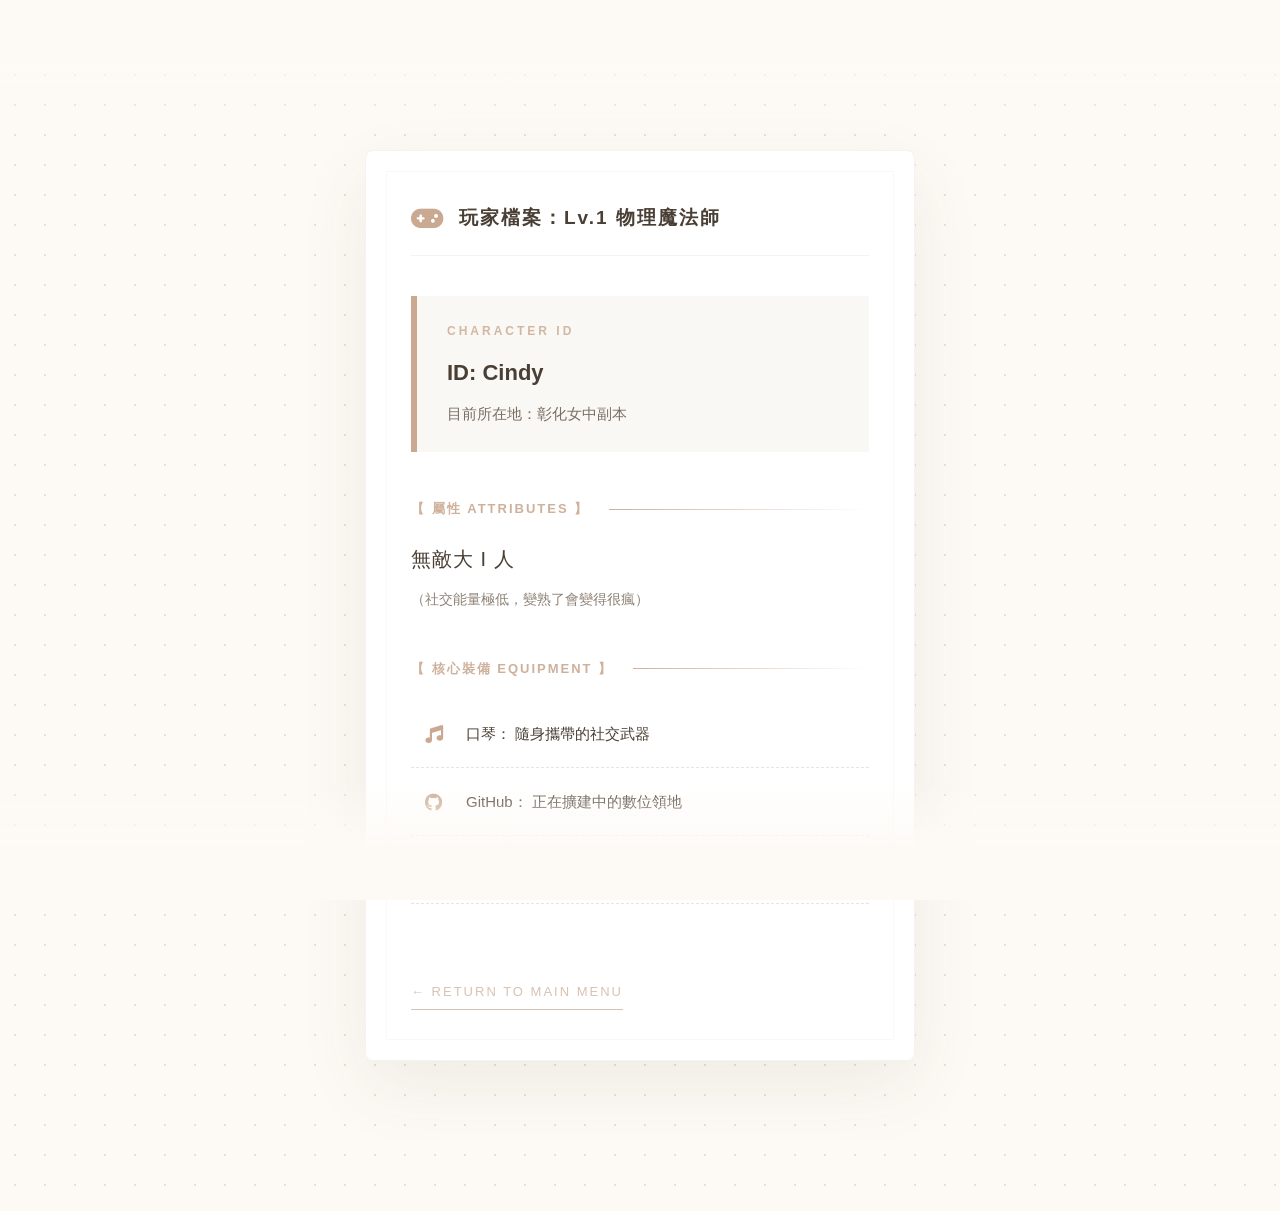
==== about.html @ 06e993a5 "Refactor styles and update player profile layout" ====
<!DOCTYPE html>
<html lang="zh-TW">
<head>
    <meta charset="UTF-8">
    <meta name="viewport" content="width=device-width, initial-scale=1.0">
    <title>About Cindy - 玩家檔案</title>
    <link rel="stylesheet" href="https://cdnjs.cloudflare.com/ajax/libs/font-awesome/6.0.0/css/all.min.css">
    <style>
        :root {
            --bg-color: #fdfaf5;
            --paper-color: #ffffff;
            --text-main: #4a3f35;
            --accent-brown: #c9a991;
            --shadow: rgba(74, 63, 53, 0.08);
        }

        /* 📜 畫布背景：增加間距感 */
        body {
            font-family: 'PingFang TC', 'Microsoft JhengHei', sans-serif;
            margin: 0;
            background: var(--bg-color);
            background-image: radial-gradient(#e5e0d8 1.2px, transparent 1.2px);
            background-size: 30px 30px; /* 背景點點也拉開一點 */
            color: var(--text-main);
            line-height: 1.8; /* 增加行高，閱讀更舒適 */
            overflow-x: hidden;
        }

        /* 🎨 柔和過場遮罩 */
        body::before, body::after {
            content: "";
            position: fixed;
            left: 0; width: 100%; height: 120px;
            z-index: 10;
            pointer-events: none;
        }
        body::before {
            top: 0;
            background: linear-gradient(to bottom, var(--bg-color) 40%, transparent);
        }
        body::after {
            bottom: 0;
            background: linear-gradient(to top, var(--bg-color) 40%, transparent);
        }

        .container {
            max-width: 550px; /* 稍微加寬，減少擁擠感 */
            margin: 0 auto;
            padding: 150px 25px; /* 增加上下大幅度留白 */
        }

        /* ✨ 玩家檔案卡片：增加內距與呼吸感 */
        .player-profile {
            background: var(--paper-color);
            border-radius: 8px;
            padding: 50px 45px; /* 顯著增加內部留白 */
            box-shadow: 0 25px 70px var(--shadow);
            border: 1px solid rgba(201, 169, 145, 0.15);
            position: relative;
            
            opacity: 0;
            transform: translateY(50px);
            transition: all 1.5s cubic-bezier(0.16, 1, 0.3, 1);
        }

        .player-profile.is-visible {
            opacity: 1;
            transform: translateY(0);
        }

        /* 裝飾線：更輕細 */
        .player-profile::after {
            content: "";
            position: absolute;
            top: 20px; left: 20px; right: 20px; bottom: 20px;
            border: 1px solid rgba(201, 169, 145, 0.08);
            pointer-events: none;
        }

        .profile-header {
            display: flex;
            align-items: center;
            margin-bottom: 40px; /* 拉開標題與內容的距離 */
            border-bottom: 1px solid #f5f2ef;
            padding-bottom: 20px;
        }

        .icon-game {
            font-size: 26px;
            color: var(--accent-brown);
            margin-right: 15px;
        }

        .profile-title {
            font-size: 19px;
            margin: 0;
            letter-spacing: 2px;
            font-weight: 600;
        }

        .id-card {
            background: #faf8f5;
            padding: 25px 30px; /* 增加 ID 卡片內的空間 */
            border-left: 6px solid var(--accent-brown);
            margin-bottom: 45px;
        }

        .id-label {
            font-weight: bold;
            color: var(--accent-brown);
            font-size: 12px;
            letter-spacing: 3px;
            margin-bottom: 10px;
            opacity: 0.8;
        }

        .section-subtitle {
            font-size: 13px;
            color: var(--accent-brown);
            margin: 45px 0 20px;
            display: flex;
            align-items: center;
            letter-spacing: 2px;
            opacity: 0.9;
        }
        .section-subtitle::after {
            content: "";
            flex: 1;
            height: 1px;
            background: linear-gradient(to right, var(--accent-brown), transparent);
            margin-left: 20px;
        }

        .attr-text {
            font-size: 20px;
            font-weight: 500;
            margin: 10px 0;
            letter-spacing: 1px;
        }

        .attr-note {
            font-size: 14px;
            color: #8e8276;
            margin-top: 5px;
        }

        .equip-list {
            list-style: none;
            padding: 0;
            margin-top: 10px;
        }

        .equip-list li {
            padding: 20px 5px; /* 增加裝備間的垂直距離 */
            border-bottom: 1px dashed #e8e4df;
            display: flex;
            align-items: center;
            font-size: 15px;
            transition: all 0.4s;
        }
        .equip-list li:hover {
            padding-left: 15px;
            background-color: rgba(253, 250, 245, 0.5);
        }

        .icon-small {
            width: 35px;
            color: var(--accent-brown);
            margin-right: 15px;
            text-align: center;
            font-size: 18px;
        }

        .back-btn {
            display: inline-block;
            margin-top: 60px; /* 讓按鈕離內容遠一點，不要太擠 */
            text-decoration: none;
            color: var(--accent-brown);
            font-size: 13px;
            letter-spacing: 2px;
            border-bottom: 1px solid var(--accent-brown);
            padding-bottom: 5px;
            transition: 0.3s;
            opacity: 0.7;
        }
        .back-btn:hover { opacity: 1; transform: translateX(-8px); }

    </style>
</head>
<body>

    <div class="container">
        <div class="player-profile" id="profileCard">
            <div class="profile-header">
                <i class="fas fa-gamepad icon-game"></i>
                <h3 class="profile-title">玩家檔案：Lv.1 物理魔法師 </h3>
            </div>

            <div class="id-card">
                <div class="id-label">CHARACTER ID</div>
                <div style="font-size: 22px; font-weight: bold; margin-bottom: 8px;">ID: Cindy</div>
                <div style="font-size: 15px; color: #7a6f64;">目前所在地：彰化女中副本</div>
            </div>

            <div class="attributes-section">
                <h4 class="section-subtitle">【 屬性 ATTRIBUTES 】</h4>
                <p class="attr-text">無敵大 I 人</p>
                <p class="attr-note">（社交能量極低，變熟了會變得很瘋）</p>
            </div>

            <div class="equipment-section">
                <h4 class="section-subtitle">【 核心裝備 EQUIPMENT 】</h4>
                <ul class="equip-list">
                    <li><i class="fas fa-music icon-small"></i> 口琴： 隨身攜帶的社交武器</li>
                    <li><i class="fab fa-github icon-small"></i> GitHub： 正在擴建中的數位領地</li>
                    <li><i class="fas fa-bolt icon-small"></i> Arduino： 還不太熟悉的軟硬體法器</li>
                </ul>
            </div>

            <a href="index.html" class="back-btn">← RETURN TO MAIN MENU</a>
        </div>
    </div>

    <script>
        const card = document.getElementById('profileCard');
        
        const observer = new IntersectionObserver((entries) => {
            entries.forEach(entry => {
                if (entry.isIntersecting) {
                    card.classList.add('is-visible');
                }
            });
        }, { threshold: 0.1 });

        observer.observe(card);

        window.addEventListener('load', () => {
            setTimeout(() => {
                card.classList.add('is-visible');
            }, 400);
        });
    </script>
</body>
</html>
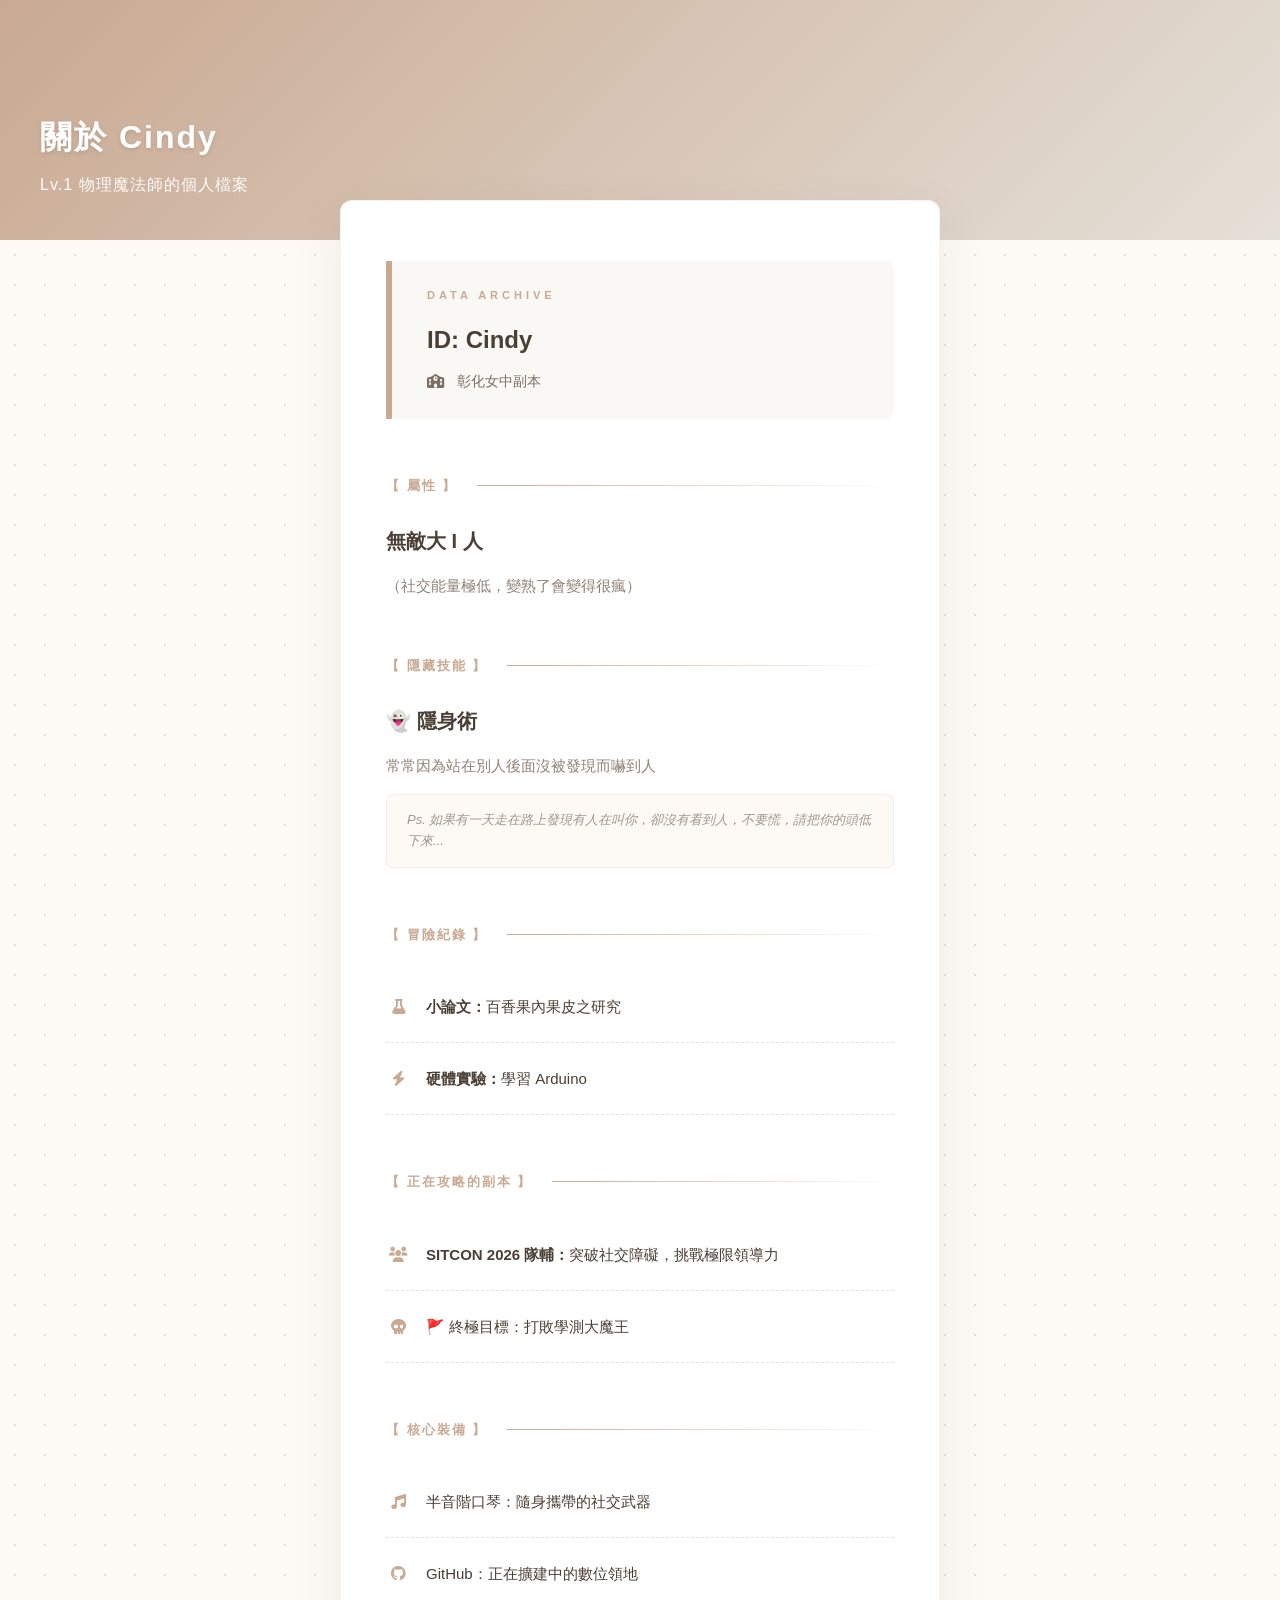
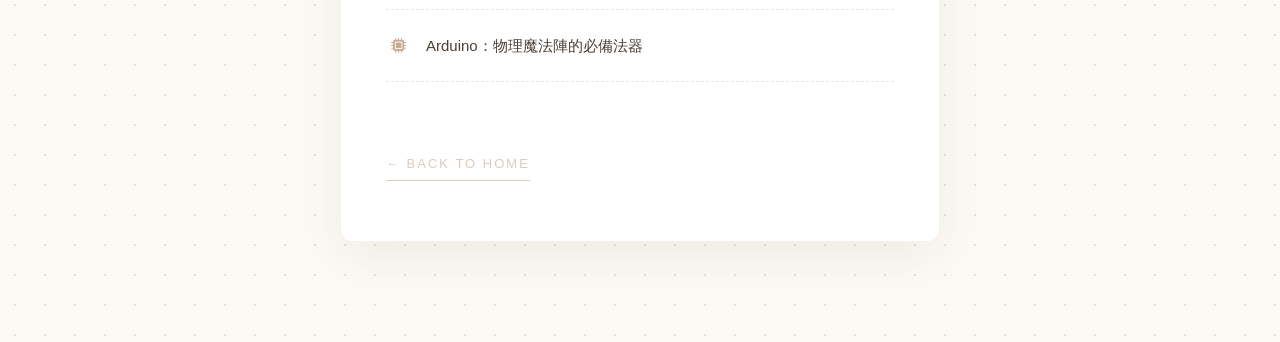
==== commit 8567677f: "Update about.html" ====
--- a/about.html
+++ b/about.html
@@ -12,232 +12,185 @@
             --text-main: #4a3f35;
             --accent-brown: #c9a991;
             --shadow: rgba(74, 63, 53, 0.08);
+            --classroom-bg: linear-gradient(135deg, #c9a991 0%, #e5e0d8 100%);
         }
 
-        /* 📜 畫布背景：增加間距感 */
         body {
             font-family: 'PingFang TC', 'Microsoft JhengHei', sans-serif;
             margin: 0;
             background: var(--bg-color);
             background-image: radial-gradient(#e5e0d8 1.2px, transparent 1.2px);
-            background-size: 30px 30px; /* 背景點點也拉開一點 */
+            background-size: 30px 30px;
             color: var(--text-main);
-            line-height: 1.8; /* 增加行高，閱讀更舒適 */
+            line-height: 1.8;
             overflow-x: hidden;
         }
 
-        /* 🎨 柔和過場遮罩 */
-        body::before, body::after {
-            content: "";
-            position: fixed;
-            left: 0; width: 100%; height: 120px;
-            z-index: 10;
-            pointer-events: none;
+        /* 🏫 Google Classroom 風格標題框 */
+        .classroom-header {
+            width: 100%;
+            height: 240px;
+            background: var(--classroom-bg);
+            background-image: url('https://www.transparenttextures.com/patterns/cubes.png'), var(--classroom-bg);
+            display: flex;
+            flex-direction: column;
+            justify-content: flex-end;
+            padding: 40px;
+            box-sizing: border-box;
+            color: white;
+            position: relative;
         }
-        body::before {
-            top: 0;
-            background: linear-gradient(to bottom, var(--bg-color) 40%, transparent);
+
+        .classroom-header h1 {
+            margin: 0;
+            font-size: 32px;
+            letter-spacing: 2px;
+            text-shadow: 0 2px 4px rgba(0,0,0,0.1);
         }
-        body::after {
-            bottom: 0;
-            background: linear-gradient(to top, var(--bg-color) 40%, transparent);
+
+        .classroom-header p {
+            margin: 5px 0 0;
+            font-size: 16px;
+            opacity: 0.95;
+            letter-spacing: 1px;
         }
 
         .container {
-            max-width: 550px; /* 稍微加寬，減少擁擠感 */
-            margin: 0 auto;
-            padding: 150px 25px; /* 增加上下大幅度留白 */
+            max-width: 600px;
+            margin: -40px auto 100px;
+            padding: 0 25px;
+            position: relative;
+            z-index: 2;
         }
 
-        /* ✨ 玩家檔案卡片：增加內距與呼吸感 */
+        /* ✨ 優雅淡入的個人檔案卡片 */
         .player-profile {
             background: var(--paper-color);
-            border-radius: 8px;
-            padding: 50px 45px; /* 顯著增加內部留白 */
-            box-shadow: 0 25px 70px var(--shadow);
+            border-radius: 12px;
+            padding: 60px 45px;
+            box-shadow: 0 15px 50px var(--shadow);
             border: 1px solid rgba(201, 169, 145, 0.15);
-            position: relative;
-            
             opacity: 0;
-            transform: translateY(50px);
-            transition: all 1.5s cubic-bezier(0.16, 1, 0.3, 1);
+            transform: translateY(30px);
+            transition: all 1s ease-out;
         }
 
-        .player-profile.is-visible {
-            opacity: 1;
-            transform: translateY(0);
-        }
-
-        /* 裝飾線：更輕細 */
-        .player-profile::after {
-            content: "";
-            position: absolute;
-            top: 20px; left: 20px; right: 20px; bottom: 20px;
-            border: 1px solid rgba(201, 169, 145, 0.08);
-            pointer-events: none;
-        }
-
-        .profile-header {
-            display: flex;
-            align-items: center;
-            margin-bottom: 40px; /* 拉開標題與內容的距離 */
-            border-bottom: 1px solid #f5f2ef;
-            padding-bottom: 20px;
-        }
-
-        .icon-game {
-            font-size: 26px;
-            color: var(--accent-brown);
-            margin-right: 15px;
-        }
-
-        .profile-title {
-            font-size: 19px;
-            margin: 0;
-            letter-spacing: 2px;
-            font-weight: 600;
-        }
+        .player-profile.is-visible { opacity: 1; transform: translateY(0); }
 
         .id-card {
             background: #faf8f5;
-            padding: 25px 30px; /* 增加 ID 卡片內的空間 */
+            padding: 25px 35px;
             border-left: 6px solid var(--accent-brown);
-            margin-bottom: 45px;
-        }
-
-        .id-label {
-            font-weight: bold;
-            color: var(--accent-brown);
-            font-size: 12px;
-            letter-spacing: 3px;
-            margin-bottom: 10px;
-            opacity: 0.8;
+            margin-bottom: 50px;
+            border-radius: 0 8px 8px 0;
         }
 
         .section-subtitle {
             font-size: 13px;
             color: var(--accent-brown);
-            margin: 45px 0 20px;
+            margin: 55px 0 25px;
             display: flex;
             align-items: center;
             letter-spacing: 2px;
-            opacity: 0.9;
+            font-weight: bold;
         }
         .section-subtitle::after {
-            content: "";
-            flex: 1;
-            height: 1px;
+            content: ""; flex: 1; height: 1px;
             background: linear-gradient(to right, var(--accent-brown), transparent);
             margin-left: 20px;
         }
 
-        .attr-text {
-            font-size: 20px;
-            font-weight: 500;
-            margin: 10px 0;
-            letter-spacing: 1px;
+        .attr-box { margin-bottom: 35px; }
+        .attr-text { font-size: 20px; font-weight: 600; margin: 5px 0; }
+        .attr-note { font-size: 14.5px; color: #8e8276; }
+
+        /* 💡 隱身術備註區塊 */
+        .ps-note {
+            font-size: 13px; color: #a1958b; background: #fdfaf5;
+            padding: 15px 20px; border-radius: 6px; margin-top: 15px;
+            border: 1px solid #f0efed; font-style: italic; line-height: 1.6;
         }
 
-        .attr-note {
-            font-size: 14px;
-            color: #8e8276;
-            margin-top: 5px;
+        .content-list { list-style: none; padding: 0; margin: 0; }
+        .content-list li {
+            padding: 22px 0; border-bottom: 1px dashed #e8e4df;
+            font-size: 15px; display: flex; align-items: flex-start;
         }
-
-        .equip-list {
-            list-style: none;
-            padding: 0;
-            margin-top: 10px;
-        }
-
-        .equip-list li {
-            padding: 20px 5px; /* 增加裝備間的垂直距離 */
-            border-bottom: 1px dashed #e8e4df;
-            display: flex;
-            align-items: center;
-            font-size: 15px;
-            transition: all 0.4s;
-        }
-        .equip-list li:hover {
-            padding-left: 15px;
-            background-color: rgba(253, 250, 245, 0.5);
-        }
-
-        .icon-small {
-            width: 35px;
-            color: var(--accent-brown);
-            margin-right: 15px;
-            text-align: center;
-            font-size: 18px;
-        }
+        .content-list i { margin-top: 6px; margin-right: 15px; color: var(--accent-brown); font-size: 15px; width: 25px; text-align: center; }
 
         .back-btn {
-            display: inline-block;
-            margin-top: 60px; /* 讓按鈕離內容遠一點，不要太擠 */
-            text-decoration: none;
-            color: var(--accent-brown);
-            font-size: 13px;
-            letter-spacing: 2px;
-            border-bottom: 1px solid var(--accent-brown);
-            padding-bottom: 5px;
-            transition: 0.3s;
-            opacity: 0.7;
+            display: inline-block; margin-top: 70px; text-decoration: none;
+            color: var(--accent-brown); font-size: 13px; letter-spacing: 2px;
+            border-bottom: 1px solid var(--accent-brown); padding-bottom: 5px;
+            transition: 0.3s; opacity: 0.6;
         }
-        .back-btn:hover { opacity: 1; transform: translateX(-8px); }
-
+        .back-btn:hover { opacity: 1; transform: translateX(-10px); }
     </style>
 </head>
 <body>
 
+    <div class="classroom-header">
+        <h1>關於 Cindy</h1>
+        <p>Lv.1 物理魔法師的個人檔案</p>
+    </div>
+
     <div class="container">
         <div class="player-profile" id="profileCard">
-            <div class="profile-header">
-                <i class="fas fa-gamepad icon-game"></i>
-                <h3 class="profile-title">玩家檔案：Lv.1 物理魔法師 </h3>
+            
+            <div class="id-card">
+                <div style="font-size:11px; letter-spacing:4px; color:var(--accent-brown); margin-bottom:12px; font-weight:bold;">DATA ARCHIVE</div>
+                <div style="font-size: 24px; font-weight: bold; margin-bottom: 8px;">ID: Cindy</div>
+                <div style="font-size: 14px; color: #7a6f64;"><i class="fas fa-school" style="margin-right:8px;"></i> 彰化女中副本</div>
             </div>
 
-            <div class="id-card">
-                <div class="id-label">CHARACTER ID</div>
-                <div style="font-size: 22px; font-weight: bold; margin-bottom: 8px;">ID: Cindy</div>
-                <div style="font-size: 15px; color: #7a6f64;">目前所在地：彰化女中副本</div>
-            </div>
-
-            <div class="attributes-section">
-                <h4 class="section-subtitle">【 屬性 ATTRIBUTES 】</h4>
+            <div class="attr-box">
+                <h4 class="section-subtitle">【 屬性 】</h4>
                 <p class="attr-text">無敵大 I 人</p>
                 <p class="attr-note">（社交能量極低，變熟了會變得很瘋）</p>
             </div>
 
-            <div class="equipment-section">
-                <h4 class="section-subtitle">【 核心裝備 EQUIPMENT 】</h4>
-                <ul class="equip-list">
-                    <li><i class="fas fa-music icon-small"></i> 口琴： 隨身攜帶的社交武器</li>
-                    <li><i class="fab fa-github icon-small"></i> GitHub： 正在擴建中的數位領地</li>
-                    <li><i class="fas fa-bolt icon-small"></i> Arduino： 還不太熟悉的軟硬體法器</li>
+            <div class="attr-box">
+                <h4 class="section-subtitle">【 隱藏技能 】</h4>
+                <p class="attr-text">👻 隱身術</p>
+                <p class="attr-note">常常因為站在別人後面沒被發現而嚇到人</p>
+                <div class="ps-note">
+                    Ps. 如果有一天走在路上發現有人在叫你，卻沒有看到人，不要慌，請把你的頭低下來...
+                </div>
+            </div>
+
+            <div class="achievement-section">
+                <h4 class="section-subtitle">【 冒險紀錄 】</h4>
+                <ul class="content-list">
+                    <li><i class="fas fa-flask"></i> <span><b>小論文：</b>百香果內果皮之研究</span></li>
+                    <li><i class="fas fa-bolt"></i> <span><b>硬體實驗：</b>學習 Arduino</span></li>
                 </ul>
             </div>
 
-            <a href="index.html" class="back-btn">← RETURN TO MAIN MENU</a>
+            <div class="quest-section">
+                <h4 class="section-subtitle">【 正在攻略的副本 】</h4>
+                <ul class="content-list">
+                    <li><i class="fas fa-users"></i> <span><b>SITCON 2026 隊輔：</b>突破社交障礙，挑戰極限領導力</span></li>
+                    <li><i class="fas fa-skull"></i> 🚩 終極目標：打敗學測大魔王</li>
+                </ul>
+            </div>
+
+            <div class="equipment-section">
+                <h4 class="section-subtitle">【 核心裝備 】</h4>
+                <ul class="content-list">
+                    <li><i class="fas fa-music"></i> 半音階口琴：隨身攜帶的社交武器</li>
+                    <li><i class="fab fa-github"></i> GitHub：正在擴建中的數位領地</li>
+                    <li><i class="fas fa-microchip"></i> Arduino：物理魔法陣的必備法器</li>
+                </ul>
+            </div>
+
+            <a href="index.html" class="back-btn">← BACK TO HOME</a>
         </div>
     </div>
 
     <script>
         const card = document.getElementById('profileCard');
-        
-        const observer = new IntersectionObserver((entries) => {
-            entries.forEach(entry => {
-                if (entry.isIntersecting) {
-                    card.classList.add('is-visible');
-                }
-            });
-        }, { threshold: 0.1 });
-
-        observer.observe(card);
-
         window.addEventListener('load', () => {
-            setTimeout(() => {
-                card.classList.add('is-visible');
-            }, 400);
+            setTimeout(() => { card.classList.add('is-visible'); }, 300);
         });
     </script>
 </body>
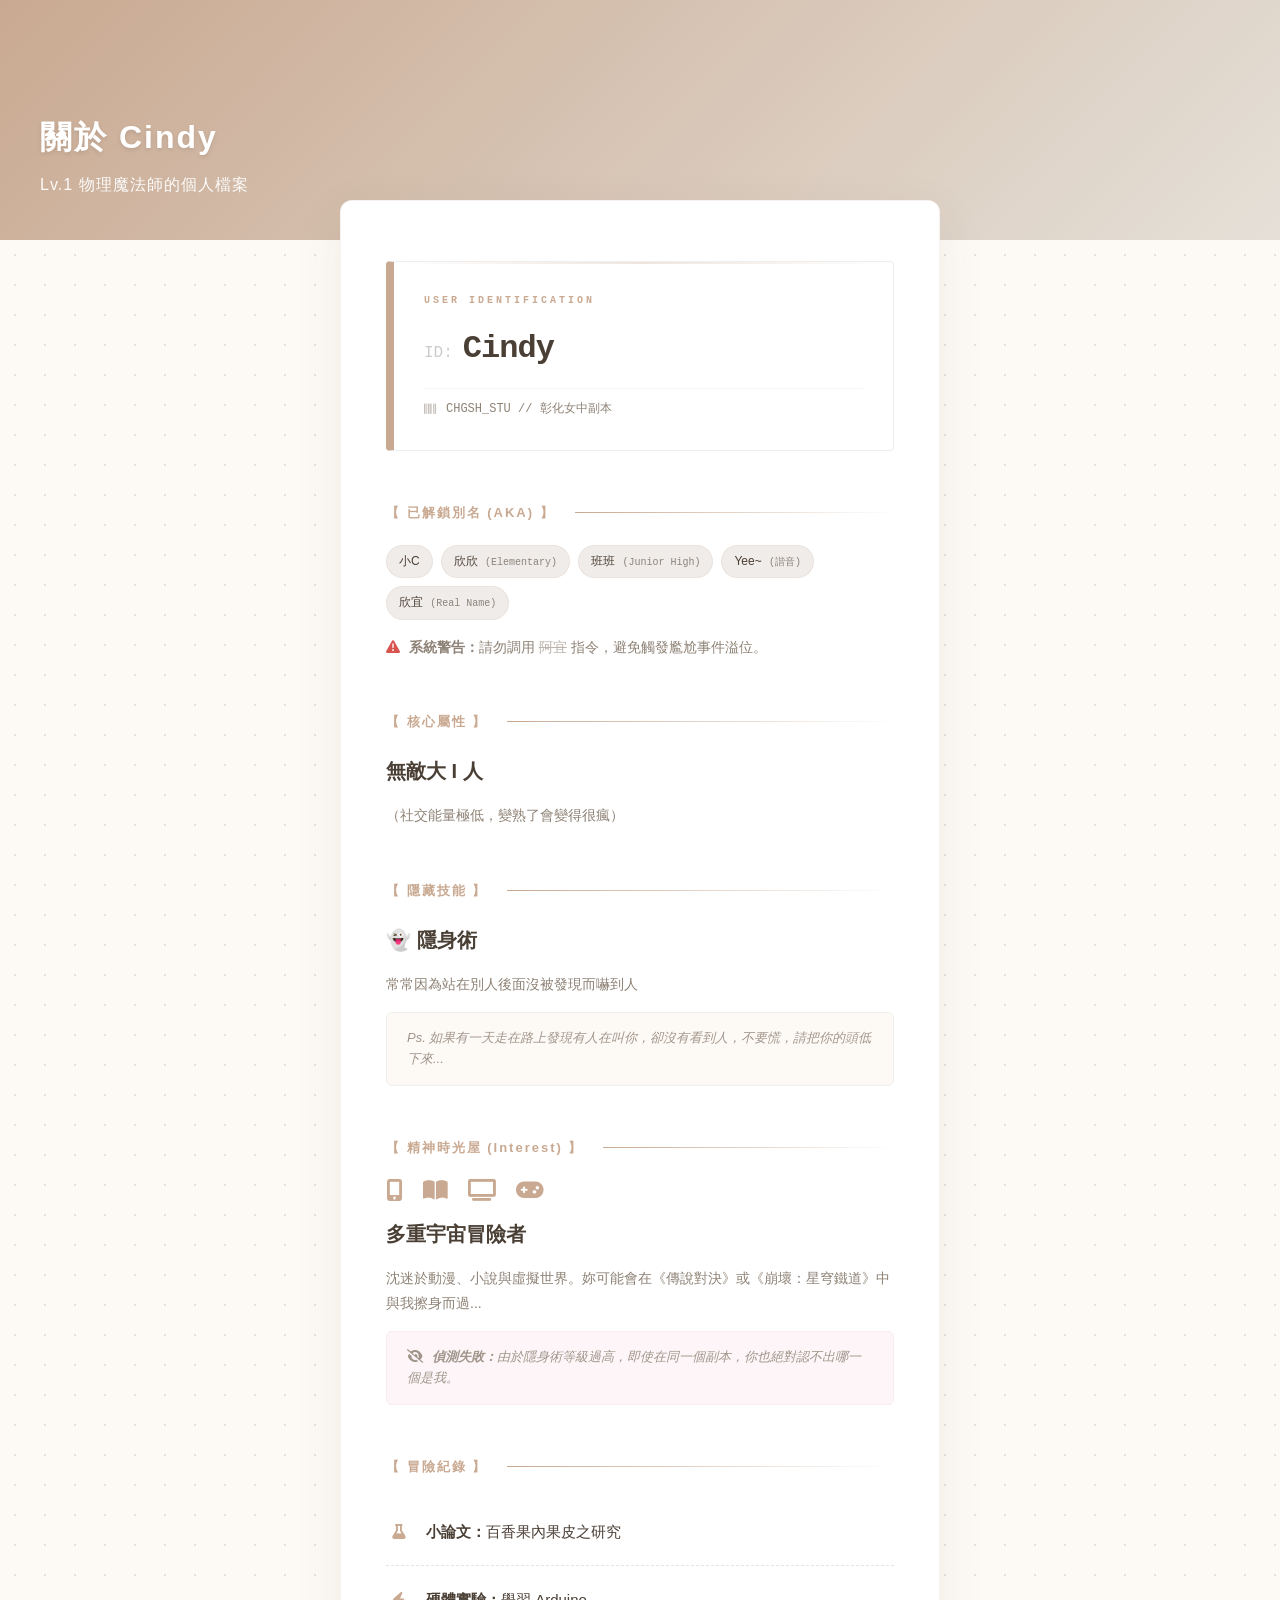
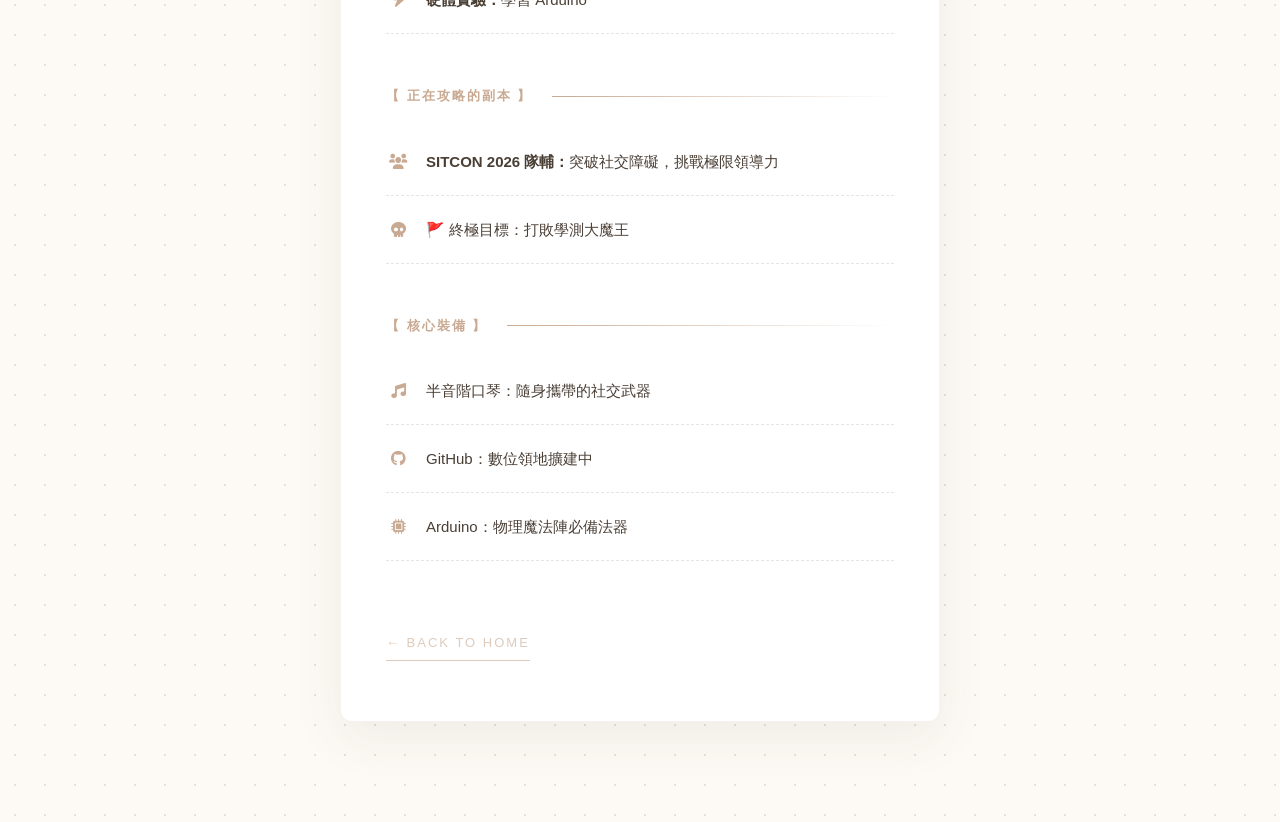
==== commit 2431ebbf: "Update about.html" ====
--- a/about.html
+++ b/about.html
@@ -13,6 +13,7 @@
             --accent-brown: #c9a991;
             --shadow: rgba(74, 63, 53, 0.08);
             --classroom-bg: linear-gradient(135deg, #c9a991 0%, #e5e0d8 100%);
+            --mono-font: 'Courier New', Courier, monospace;
         }
 
         body {
@@ -26,7 +27,7 @@
             overflow-x: hidden;
         }
 
-        /* 🏫 Google Classroom 風格標題框 */
+        /* 🏫 Classroom 風格標題框 */
         .classroom-header {
             width: 100%;
             height: 240px;
@@ -41,19 +42,8 @@
             position: relative;
         }
 
-        .classroom-header h1 {
-            margin: 0;
-            font-size: 32px;
-            letter-spacing: 2px;
-            text-shadow: 0 2px 4px rgba(0,0,0,0.1);
-        }
-
-        .classroom-header p {
-            margin: 5px 0 0;
-            font-size: 16px;
-            opacity: 0.95;
-            letter-spacing: 1px;
-        }
+        .classroom-header h1 { margin: 0; font-size: 32px; letter-spacing: 2px; text-shadow: 0 2px 4px rgba(0,0,0,0.1); }
+        .classroom-header p { margin: 5px 0 0; font-size: 16px; opacity: 0.95; letter-spacing: 1px; }
 
         .container {
             max-width: 600px;
@@ -63,7 +53,6 @@
             z-index: 2;
         }
 
-        /* ✨ 優雅淡入的個人檔案卡片 */
         .player-profile {
             background: var(--paper-color);
             border-radius: 12px;
@@ -77,43 +66,71 @@
 
         .player-profile.is-visible { opacity: 1; transform: translateY(0); }
 
+        /* 🪪 數位 ID 識別卡 */
         .id-card {
-            background: #faf8f5;
-            padding: 25px 35px;
-            border-left: 6px solid var(--accent-brown);
-            margin-bottom: 50px;
-            border-radius: 0 8px 8px 0;
-        }
-
+            background: #ffffff;
+            padding: 30px;
+            border: 1px solid #eee;
+            border-left: 8px solid var(--accent-brown);
+            margin-bottom: 35px;
+            position: relative;
+            overflow: hidden;
+            border-radius: 4px;
+        }
+
+        .id-scanner-line {
+            position: absolute;
+            top: 0; left: 0; width: 100%; height: 2px;
+            background: linear-gradient(to right, transparent, var(--accent-brown), transparent);
+            opacity: 0.3;
+            animation: scan 3s linear infinite;
+        }
+
+        @keyframes scan { 0% { top: 0; } 100% { top: 100%; } }
+
+        .id-label { font-family: var(--mono-font); font-size: 10px; letter-spacing: 3px; color: var(--accent-brown); font-weight: bold; margin-bottom: 10px; }
+        .id-main { display: flex; align-items: baseline; gap: 10px; margin-bottom: 10px; }
+        .id-prefix { font-family: var(--mono-font); font-size: 16px; color: #ccc; }
+        .id-name { font-family: var(--mono-font); font-size: 32px; font-weight: 900; letter-spacing: -1px; color: var(--text-main); }
+
+        .id-location {
+            font-family: var(--mono-font); font-size: 12px; color: #8e8276;
+            display: flex; align-items: center; border-top: 1px solid #f5f5f5; padding-top: 10px;
+        }
+
+        /* 🏷️ 別名標籤 */
+        .alias-tags { display: flex; flex-wrap: wrap; gap: 8px; margin-top: 12px; }
+        .tag {
+            background: #f0ece9; color: var(--text-main); padding: 5px 12px;
+            border-radius: 20px; font-size: 12px; border: 1px solid rgba(201, 169, 145, 0.15);
+            transition: 0.3s;
+        }
+        .tag:hover { background: var(--accent-brown); color: white; }
+        .tag small { opacity: 0.6; font-size: 10px; margin-left: 4px; font-family: var(--mono-font); }
+
+        /* 內容區塊通用樣式 */
         .section-subtitle {
-            font-size: 13px;
-            color: var(--accent-brown);
-            margin: 55px 0 25px;
-            display: flex;
-            align-items: center;
-            letter-spacing: 2px;
-            font-weight: bold;
-        }
-        .section-subtitle::after {
-            content: ""; flex: 1; height: 1px;
-            background: linear-gradient(to right, var(--accent-brown), transparent);
-            margin-left: 20px;
-        }
-
-        .attr-box { margin-bottom: 35px; }
+            font-size: 13px; color: var(--accent-brown); margin: 50px 0 20px;
+            display: flex; align-items: center; letter-spacing: 2px; font-weight: bold;
+        }
+        .section-subtitle::after { content: ""; flex: 1; height: 1px; background: linear-gradient(to right, var(--accent-brown), transparent); margin-left: 20px; }
+
+        .attr-box { margin-bottom: 30px; }
         .attr-text { font-size: 20px; font-weight: 600; margin: 5px 0; }
-        .attr-note { font-size: 14.5px; color: #8e8276; }
-
-        /* 💡 隱身術備註區塊 */
+        .attr-note { font-size: 14px; color: #8e8276; }
+
+        /* 提示框樣式 */
         .ps-note {
             font-size: 13px; color: #a1958b; background: #fdfaf5;
             padding: 15px 20px; border-radius: 6px; margin-top: 15px;
             border: 1px solid #f0efed; font-style: italic; line-height: 1.6;
         }
 
+        .interest-icons { display: flex; gap: 20px; margin: 15px 0; font-size: 22px; color: var(--accent-brown); }
+
         .content-list { list-style: none; padding: 0; margin: 0; }
         .content-list li {
-            padding: 22px 0; border-bottom: 1px dashed #e8e4df;
+            padding: 20px 0; border-bottom: 1px dashed #e8e4df;
             font-size: 15px; display: flex; align-items: flex-start;
         }
         .content-list i { margin-top: 6px; margin-right: 15px; color: var(--accent-brown); font-size: 15px; width: 25px; text-align: center; }
@@ -138,13 +155,37 @@
         <div class="player-profile" id="profileCard">
             
             <div class="id-card">
-                <div style="font-size:11px; letter-spacing:4px; color:var(--accent-brown); margin-bottom:12px; font-weight:bold;">DATA ARCHIVE</div>
-                <div style="font-size: 24px; font-weight: bold; margin-bottom: 8px;">ID: Cindy</div>
-                <div style="font-size: 14px; color: #7a6f64;"><i class="fas fa-school" style="margin-right:8px;"></i> 彰化女中副本</div>
-            </div>
-
-            <div class="attr-box">
-                <h4 class="section-subtitle">【 屬性 】</h4>
+                <div class="id-scanner-line"></div>
+                <div class="id-content">
+                    <div class="id-label">USER IDENTIFICATION</div>
+                    <div class="id-main">
+                        <span class="id-prefix">ID:</span>
+                        <span class="id-name">Cindy</span>
+                    </div>
+                    <div class="id-location">
+                        <i class="fas fa-barcode" style="margin-right: 10px; opacity: 0.5;"></i>
+                        CHGSH_STU // 彰化女中副本
+                    </div>
+                </div>
+            </div>
+
+            <div class="attr-box">
+                <h4 class="section-subtitle">【 已解鎖別名 (AKA) 】</h4>
+                <div class="alias-tags">
+                    <span class="tag">小C</span>
+                    <span class="tag">欣欣 <small>(Elementary)</small></span>
+                    <span class="tag">班班 <small>(Junior High)</small></span>
+                    <span class="tag">Yee~ <small>(諧音)</small></span>
+                    <span class="tag">欣宜 <small>(Real Name)</small></span>
+                </div>
+                <p class="attr-note" style="margin-top: 15px;">
+                    <i class="fas fa-exclamation-triangle" style="color: #d9534f; margin-right: 5px;"></i>
+                    <b>系統警告：</b>請勿調用 <span style="text-decoration: line-through; opacity: 0.6;">阿宜</span> 指令，避免觸發尷尬事件溢位。
+                </p>
+            </div>
+
+            <div class="attr-box">
+                <h4 class="section-subtitle">【 核心屬性 】</h4>
                 <p class="attr-text">無敵大 I 人</p>
                 <p class="attr-note">（社交能量極低，變熟了會變得很瘋）</p>
             </div>
@@ -155,6 +196,24 @@
                 <p class="attr-note">常常因為站在別人後面沒被發現而嚇到人</p>
                 <div class="ps-note">
                     Ps. 如果有一天走在路上發現有人在叫你，卻沒有看到人，不要慌，請把你的頭低下來...
+                </div>
+            </div>
+
+            <div class="attr-box">
+                <h4 class="section-subtitle">【 精神時光屋 (Interest) 】</h4>
+                <div class="interest-icons">
+                    <i class="fas fa-mobile-alt"></i>
+                    <i class="fas fa-book-open"></i>
+                    <i class="fas fa-tv"></i>
+                    <i class="fas fa-gamepad"></i>
+                </div>
+                <p class="attr-text">多重宇宙冒險者</p>
+                <p class="attr-note">
+                    沈迷於動漫、小說與虛擬世界。妳可能會在《傳說對決》或《崩壞：星穹鐵道》中與我擦身而過...
+                </p>
+                <div class="ps-note" style="background: #fdf5f7; border-color: #fbebed;">
+                    <i class="fas fa-eye-slash" style="margin-right: 5px;"></i>
+                    <b>偵測失敗：</b>由於隱身術等級過高，即使在同一個副本，你也絕對認不出哪一個是我。
                 </div>
             </div>
 
@@ -178,8 +237,8 @@
                 <h4 class="section-subtitle">【 核心裝備 】</h4>
                 <ul class="content-list">
                     <li><i class="fas fa-music"></i> 半音階口琴：隨身攜帶的社交武器</li>
-                    <li><i class="fab fa-github"></i> GitHub：正在擴建中的數位領地</li>
-                    <li><i class="fas fa-microchip"></i> Arduino：物理魔法陣的必備法器</li>
+                    <li><i class="fab fa-github"></i> GitHub：數位領地擴建中</li>
+                    <li><i class="fas fa-microchip"></i> Arduino：物理魔法陣必備法器</li>
                 </ul>
             </div>
 
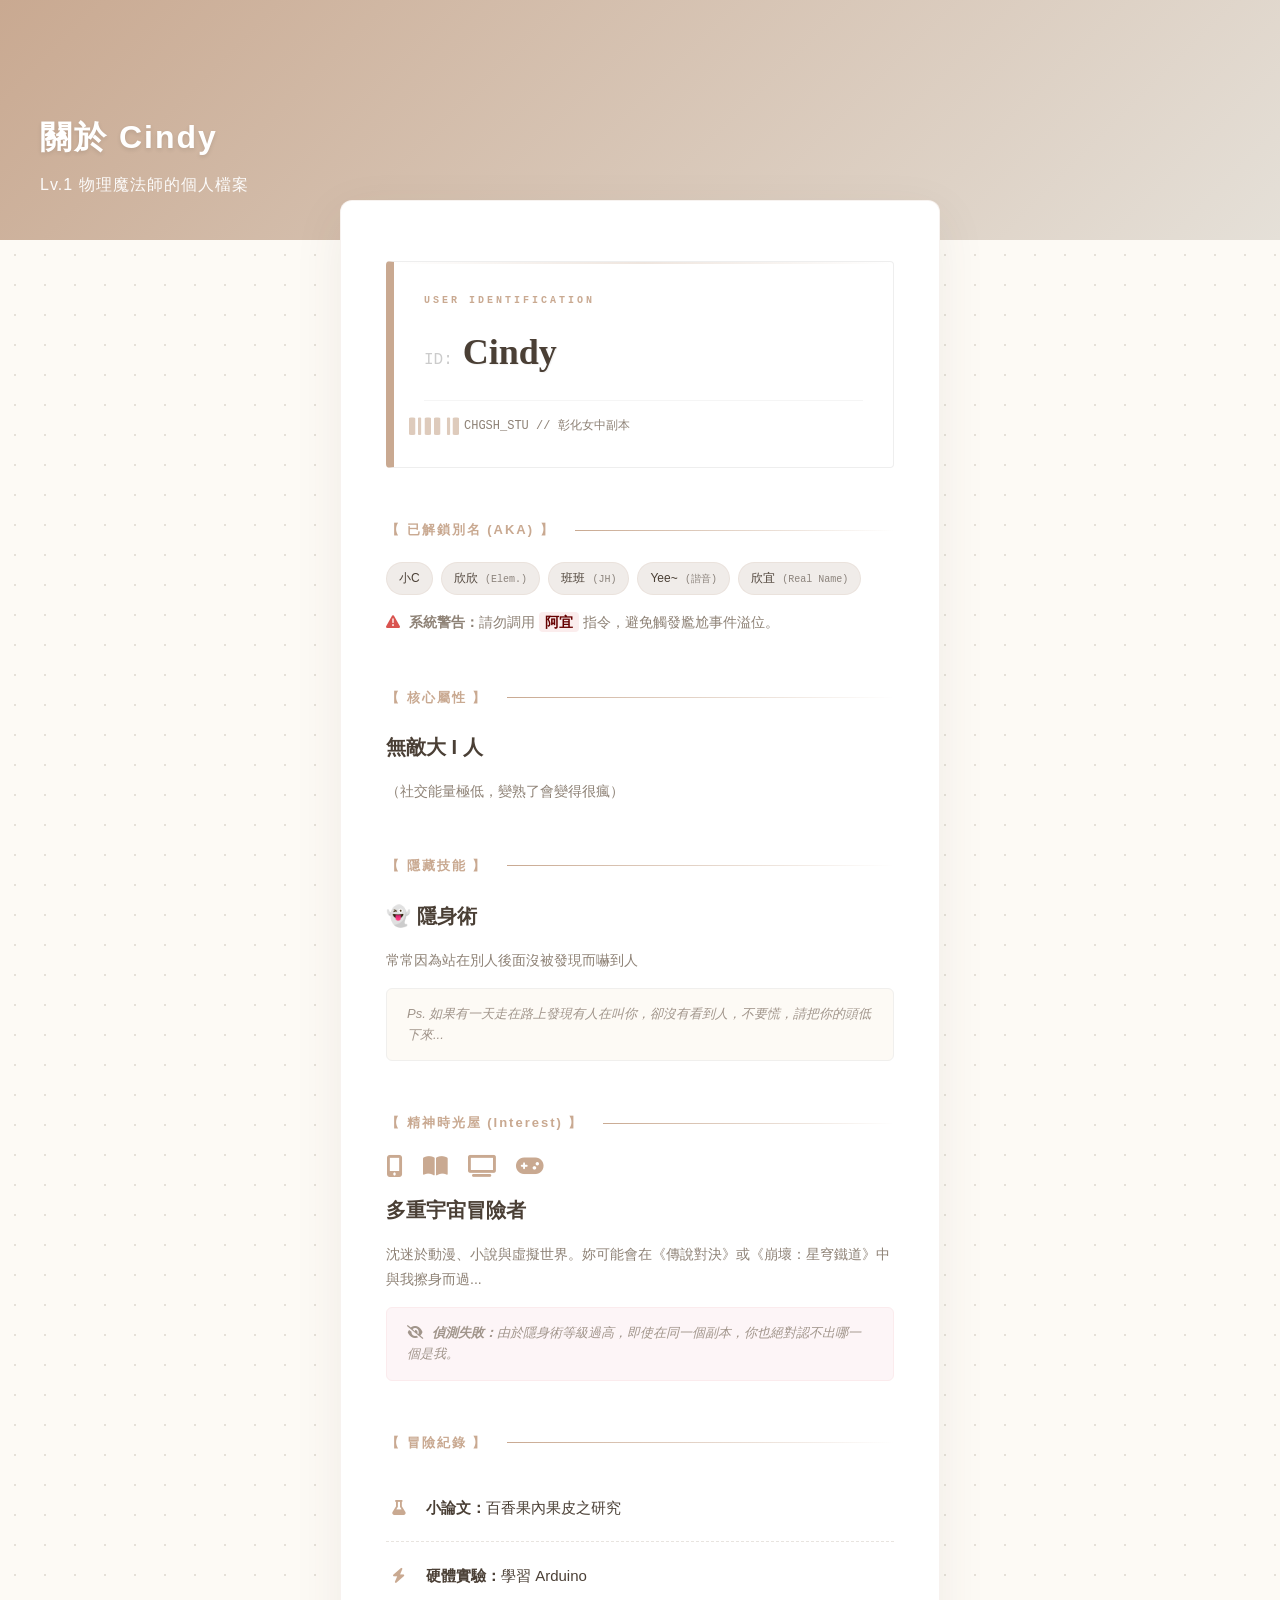
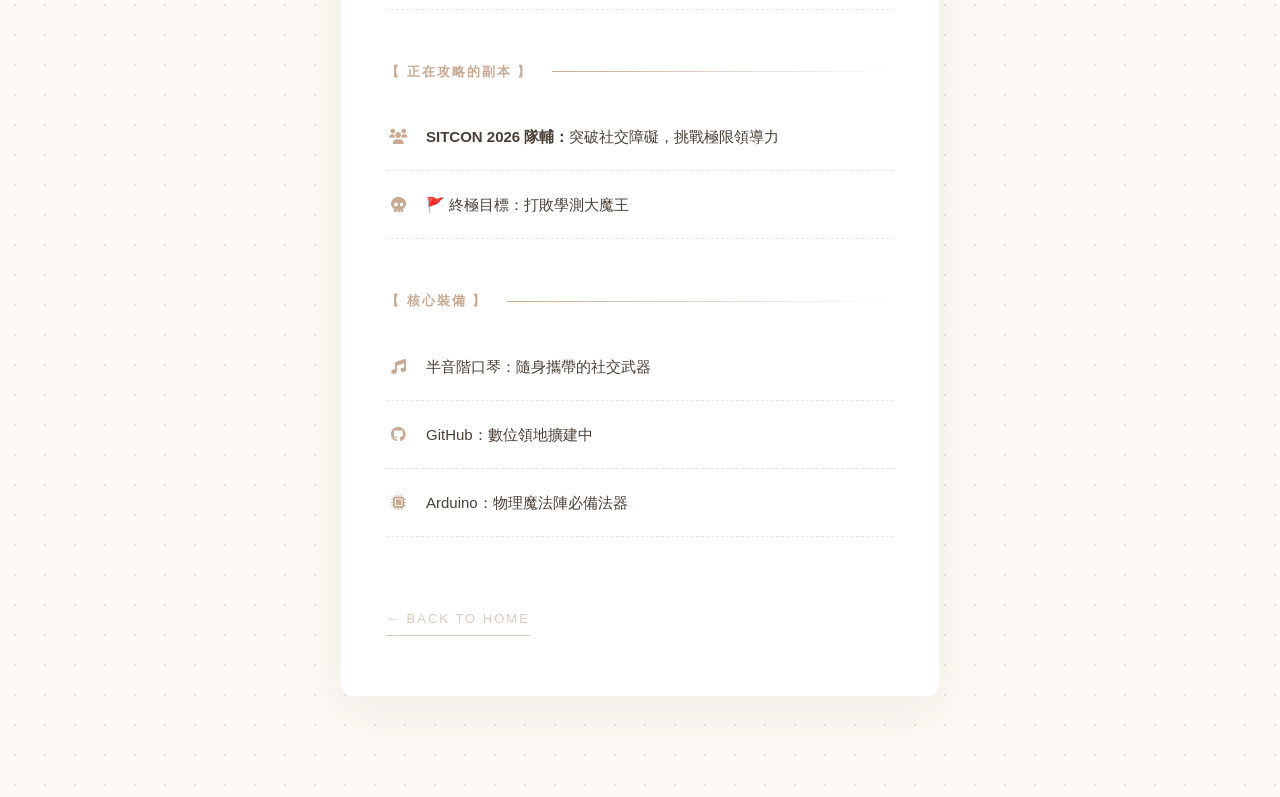
==== commit 4949c4de: "Update about.html" ====
--- a/about.html
+++ b/about.html
@@ -13,7 +13,9 @@
             --accent-brown: #c9a991;
             --shadow: rgba(74, 63, 53, 0.08);
             --classroom-bg: linear-gradient(135deg, #c9a991 0%, #e5e0d8 100%);
-            --mono-font: 'Courier New', Courier, monospace;
+            /* 🎨 字體設定：新增漂亮的中文字體與強化數位字體 */
+            --mono-font: 'Consolas', 'Courier New', monospace; /* 更工整的等寬字體 */
+            --fancy-font: 'STKaiti', '華文楷體', 'DFKai-SB', '標楷體', serif; /* 漂亮的書寫感字體 */
         }
 
         body {
@@ -27,88 +29,61 @@
             overflow-x: hidden;
         }
 
-        /* 🏫 Classroom 風格標題框 */
         .classroom-header {
-            width: 100%;
-            height: 240px;
-            background: var(--classroom-bg);
+            width: 100%; height: 240px; background: var(--classroom-bg);
             background-image: url('https://www.transparenttextures.com/patterns/cubes.png'), var(--classroom-bg);
-            display: flex;
-            flex-direction: column;
-            justify-content: flex-end;
-            padding: 40px;
-            box-sizing: border-box;
-            color: white;
-            position: relative;
+            display: flex; flex-direction: column; justify-content: flex-end;
+            padding: 40px; box-sizing: border-box; color: white; position: relative;
         }
 
         .classroom-header h1 { margin: 0; font-size: 32px; letter-spacing: 2px; text-shadow: 0 2px 4px rgba(0,0,0,0.1); }
         .classroom-header p { margin: 5px 0 0; font-size: 16px; opacity: 0.95; letter-spacing: 1px; }
 
-        .container {
-            max-width: 600px;
-            margin: -40px auto 100px;
-            padding: 0 25px;
-            position: relative;
-            z-index: 2;
-        }
+        .container { max-width: 600px; margin: -40px auto 100px; padding: 0 25px; position: relative; z-index: 2; }
 
         .player-profile {
-            background: var(--paper-color);
-            border-radius: 12px;
-            padding: 60px 45px;
-            box-shadow: 0 15px 50px var(--shadow);
-            border: 1px solid rgba(201, 169, 145, 0.15);
-            opacity: 0;
-            transform: translateY(30px);
-            transition: all 1s ease-out;
+            background: var(--paper-color); border-radius: 12px; padding: 60px 45px;
+            box-shadow: 0 15px 50px var(--shadow); border: 1px solid rgba(201, 169, 145, 0.15);
+            opacity: 0; transform: translateY(30px); transition: all 1s ease-out;
         }
 
         .player-profile.is-visible { opacity: 1; transform: translateY(0); }
 
-        /* 🪪 數位 ID 識別卡 */
+        /* 🪪 數位 ID 識別卡：優化版 */
         .id-card {
-            background: #ffffff;
-            padding: 30px;
-            border: 1px solid #eee;
-            border-left: 8px solid var(--accent-brown);
-            margin-bottom: 35px;
-            position: relative;
-            overflow: hidden;
-            border-radius: 4px;
+            background: #ffffff; padding: 30px; border: 1px solid #eee; border-left: 8px solid var(--accent-brown);
+            margin-bottom: 35px; position: relative; overflow: hidden; border-radius: 4px;
         }
 
         .id-scanner-line {
-            position: absolute;
-            top: 0; left: 0; width: 100%; height: 2px;
+            position: absolute; top: 0; left: 0; width: 100%; height: 2px;
             background: linear-gradient(to right, transparent, var(--accent-brown), transparent);
-            opacity: 0.3;
-            animation: scan 3s linear infinite;
+            opacity: 0.3; animation: scan 3s linear infinite;
         }
 
         @keyframes scan { 0% { top: 0; } 100% { top: 100%; } }
 
         .id-label { font-family: var(--mono-font); font-size: 10px; letter-spacing: 3px; color: var(--accent-brown); font-weight: bold; margin-bottom: 10px; }
-        .id-main { display: flex; align-items: baseline; gap: 10px; margin-bottom: 10px; }
+        
+        .id-main { display: flex; align-items: baseline; gap: 10px; margin-bottom: 15px; }
         .id-prefix { font-family: var(--mono-font); font-size: 16px; color: #ccc; }
-        .id-name { font-family: var(--mono-font); font-size: 32px; font-weight: 900; letter-spacing: -1px; color: var(--text-main); }
+        
+        /* ✨ 1. Cindy 字體美化：使用更有設計感的書寫字體 */
+        .id-name { font-family: var(--fancy-font); font-size: 36px; font-weight: bold; color: var(--text-main); text-shadow: 1px 1px 1px rgba(0,0,0,0.05); }
 
         .id-location {
             font-family: var(--mono-font); font-size: 12px; color: #8e8276;
-            display: flex; align-items: center; border-top: 1px solid #f5f5f5; padding-top: 10px;
-        }
-
-        /* 🏷️ 別名標籤 */
+            display: flex; align-items: center; border-top: 1px solid #f5f5f5; padding-top: 15px;
+            white-space: nowrap; /* ✨ 2. 防止「彰女副本」換行 */
+        }
+
+        /* ✨ 3. 條碼美化：圖示拉長，營造出真正的條碼感 */
+        .id-location i { font-size: 20px; /* 變高 */ transform: scaleX(2.5); /* 變寬 */ margin-right: 20px; color: var(--accent-brown); opacity: 0.6; }
+
         .alias-tags { display: flex; flex-wrap: wrap; gap: 8px; margin-top: 12px; }
-        .tag {
-            background: #f0ece9; color: var(--text-main); padding: 5px 12px;
-            border-radius: 20px; font-size: 12px; border: 1px solid rgba(201, 169, 145, 0.15);
-            transition: 0.3s;
-        }
-        .tag:hover { background: var(--accent-brown); color: white; }
+        .tag { background: #f0ece9; color: var(--text-main); padding: 5px 12px; border-radius: 20px; font-size: 12px; border: 1px solid rgba(201, 169, 145, 0.15); }
         .tag small { opacity: 0.6; font-size: 10px; margin-left: 4px; font-family: var(--mono-font); }
 
-        /* 內容區塊通用樣式 */
         .section-subtitle {
             font-size: 13px; color: var(--accent-brown); margin: 50px 0 20px;
             display: flex; align-items: center; letter-spacing: 2px; font-weight: bold;
@@ -119,20 +94,15 @@
         .attr-text { font-size: 20px; font-weight: 600; margin: 5px 0; }
         .attr-note { font-size: 14px; color: #8e8276; }
 
-        /* 提示框樣式 */
         .ps-note {
-            font-size: 13px; color: #a1958b; background: #fdfaf5;
-            padding: 15px 20px; border-radius: 6px; margin-top: 15px;
-            border: 1px solid #f0efed; font-style: italic; line-height: 1.6;
+            font-size: 13px; color: #a1958b; background: #fdfaf5; padding: 15px 20px;
+            border-radius: 6px; margin-top: 15px; border: 1px solid #f0efed; font-style: italic; line-height: 1.6;
         }
 
         .interest-icons { display: flex; gap: 20px; margin: 15px 0; font-size: 22px; color: var(--accent-brown); }
 
         .content-list { list-style: none; padding: 0; margin: 0; }
-        .content-list li {
-            padding: 20px 0; border-bottom: 1px dashed #e8e4df;
-            font-size: 15px; display: flex; align-items: flex-start;
-        }
+        .content-list li { padding: 20px 0; border-bottom: 1px dashed #e8e4df; font-size: 15px; display: flex; align-items: flex-start; }
         .content-list i { margin-top: 6px; margin-right: 15px; color: var(--accent-brown); font-size: 15px; width: 25px; text-align: center; }
 
         .back-btn {
@@ -163,7 +133,7 @@
                         <span class="id-name">Cindy</span>
                     </div>
                     <div class="id-location">
-                        <i class="fas fa-barcode" style="margin-right: 10px; opacity: 0.5;"></i>
+                        <i class="fas fa-barcode"></i>
                         CHGSH_STU // 彰化女中副本
                     </div>
                 </div>
@@ -173,14 +143,14 @@
                 <h4 class="section-subtitle">【 已解鎖別名 (AKA) 】</h4>
                 <div class="alias-tags">
                     <span class="tag">小C</span>
-                    <span class="tag">欣欣 <small>(Elementary)</small></span>
-                    <span class="tag">班班 <small>(Junior High)</small></span>
+                    <span class="tag">欣欣 <small>(Elem.)</small></span>
+                    <span class="tag">班班 <small>(JH)</small></span>
                     <span class="tag">Yee~ <small>(諧音)</small></span>
                     <span class="tag">欣宜 <small>(Real Name)</small></span>
                 </div>
                 <p class="attr-note" style="margin-top: 15px;">
                     <i class="fas fa-exclamation-triangle" style="color: #d9534f; margin-right: 5px;"></i>
-                    <b>系統警告：</b>請勿調用 <span style="text-decoration: line-through; opacity: 0.6;">阿宜</span> 指令，避免觸發尷尬事件溢位。
+                    <b>系統警告：</b>請勿調用 <b style="color: #660000; font-weight: bold; background: rgba(217, 83, 79, 0.1); padding: 2px 6px; border-radius: 4px;">阿宜</b> 指令，避免觸發尷尬事件溢位。
                 </p>
             </div>
 
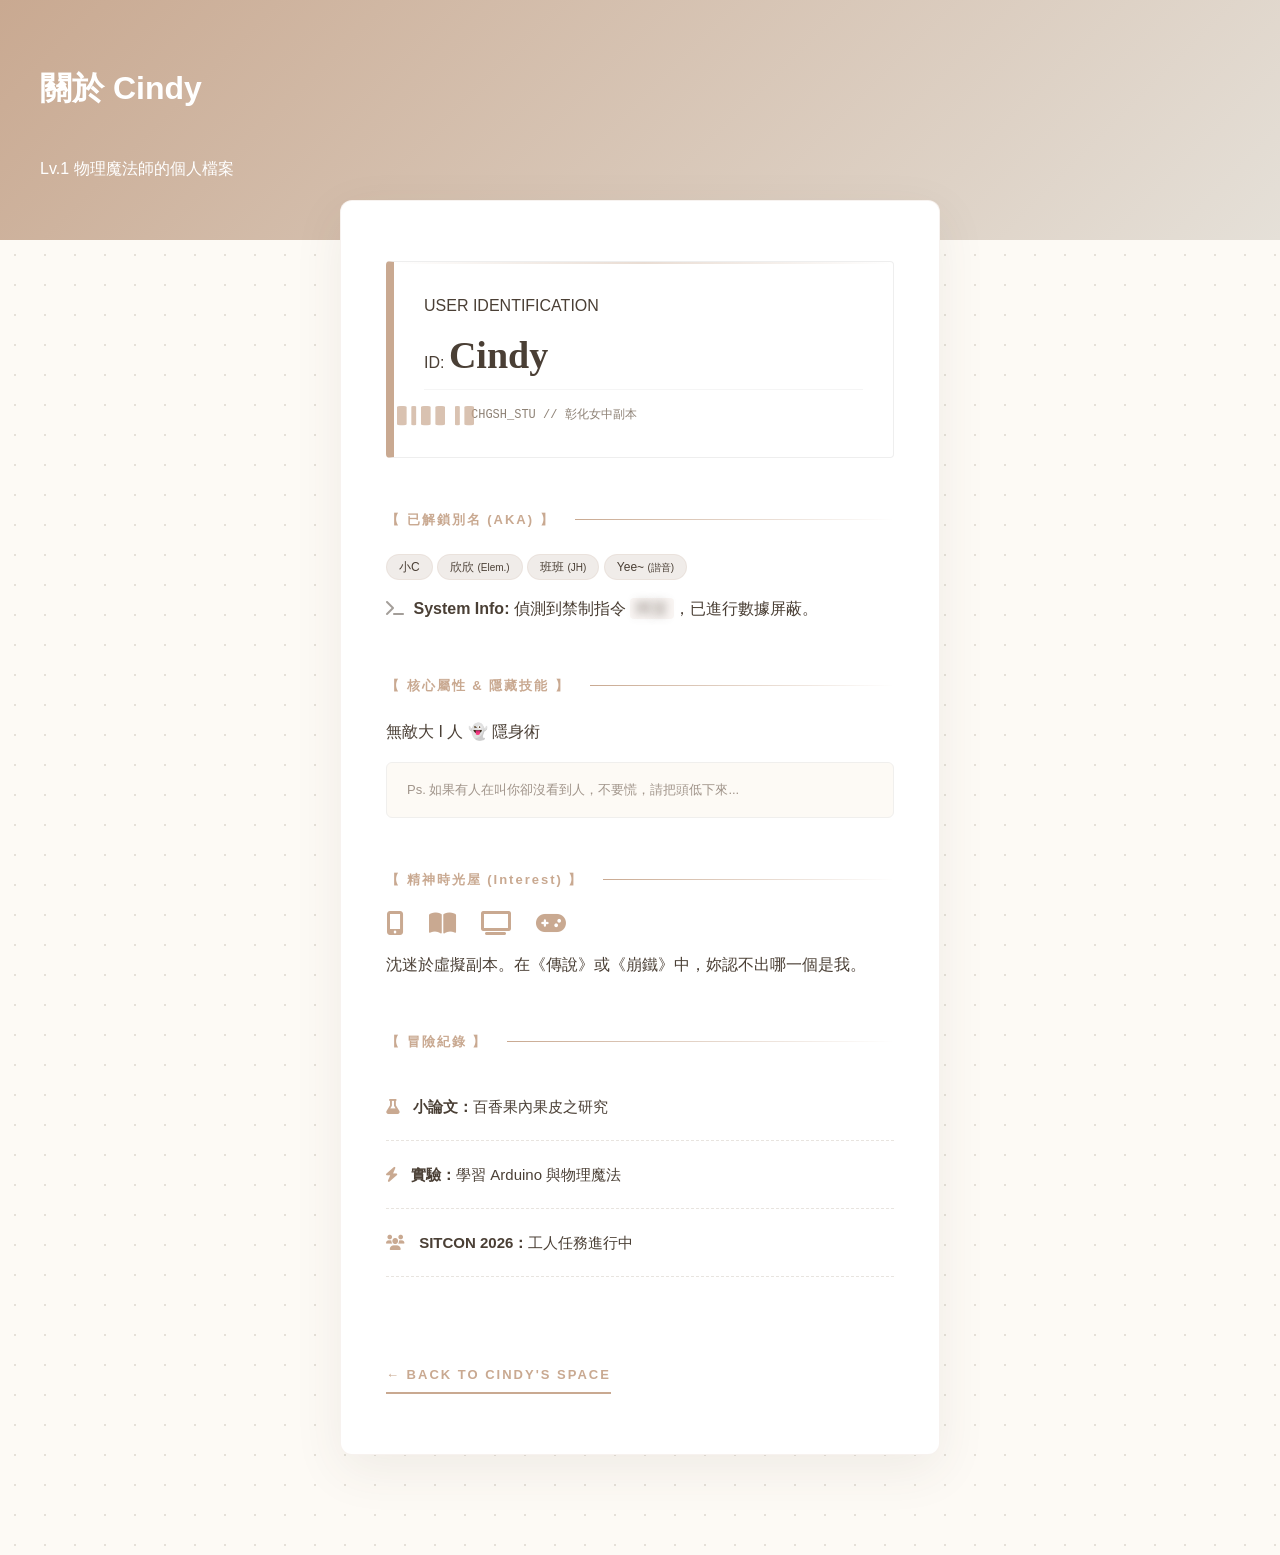
==== commit f1b06203: "Update about.html" ====
--- a/about.html
+++ b/about.html
@@ -13,22 +13,19 @@
             --accent-brown: #c9a991;
             --shadow: rgba(74, 63, 53, 0.08);
             --classroom-bg: linear-gradient(135deg, #c9a991 0%, #e5e0d8 100%);
-            /* 🎨 字體設定：新增漂亮的中文字體與強化數位字體 */
-            --mono-font: 'Consolas', 'Courier New', monospace; /* 更工整的等寬字體 */
-            --fancy-font: 'STKaiti', '華文楷體', 'DFKai-SB', '標楷體', serif; /* 漂亮的書寫感字體 */
+            --mono-font: 'Consolas', 'Courier New', monospace;
+            --fancy-font: 'STKaiti', '華文楷體', 'DFKai-SB', '標楷體', serif;
         }
 
         body {
             font-family: 'PingFang TC', 'Microsoft JhengHei', sans-serif;
-            margin: 0;
-            background: var(--bg-color);
+            margin: 0; background: var(--bg-color);
             background-image: radial-gradient(#e5e0d8 1.2px, transparent 1.2px);
-            background-size: 30px 30px;
-            color: var(--text-main);
-            line-height: 1.8;
-            overflow-x: hidden;
-        }
-
+            background-size: 30px 30px; color: var(--text-main);
+            line-height: 1.8; overflow-x: hidden;
+        }
+
+        /* 🏫 Header 設計 */
         .classroom-header {
             width: 100%; height: 240px; background: var(--classroom-bg);
             background-image: url('https://www.transparenttextures.com/patterns/cubes.png'), var(--classroom-bg);
@@ -36,20 +33,18 @@
             padding: 40px; box-sizing: border-box; color: white; position: relative;
         }
 
-        .classroom-header h1 { margin: 0; font-size: 32px; letter-spacing: 2px; text-shadow: 0 2px 4px rgba(0,0,0,0.1); }
-        .classroom-header p { margin: 5px 0 0; font-size: 16px; opacity: 0.95; letter-spacing: 1px; }
-
         .container { max-width: 600px; margin: -40px auto 100px; padding: 0 25px; position: relative; z-index: 2; }
+
+        /* ✨ 區塊浮現動畫效果 */
+        .reveal { opacity: 0; transform: translateY(20px); transition: all 0.8s cubic-bezier(0.2, 1, 0.3, 1); }
+        .reveal.active { opacity: 1; transform: translateY(0); }
 
         .player-profile {
             background: var(--paper-color); border-radius: 12px; padding: 60px 45px;
             box-shadow: 0 15px 50px var(--shadow); border: 1px solid rgba(201, 169, 145, 0.15);
-            opacity: 0; transform: translateY(30px); transition: all 1s ease-out;
-        }
-
-        .player-profile.is-visible { opacity: 1; transform: translateY(0); }
-
-        /* 🪪 數位 ID 識別卡：優化版 */
+        }
+
+        /* 🪪 數位識別卡美化 */
         .id-card {
             background: #ffffff; padding: 30px; border: 1px solid #eee; border-left: 8px solid var(--accent-brown);
             margin-bottom: 35px; position: relative; overflow: hidden; border-radius: 4px;
@@ -58,31 +53,41 @@
         .id-scanner-line {
             position: absolute; top: 0; left: 0; width: 100%; height: 2px;
             background: linear-gradient(to right, transparent, var(--accent-brown), transparent);
-            opacity: 0.3; animation: scan 3s linear infinite;
-        }
-
+            opacity: 0.4; animation: scan 3s linear infinite;
+        }
         @keyframes scan { 0% { top: 0; } 100% { top: 100%; } }
 
-        .id-label { font-family: var(--mono-font); font-size: 10px; letter-spacing: 3px; color: var(--accent-brown); font-weight: bold; margin-bottom: 10px; }
-        
-        .id-main { display: flex; align-items: baseline; gap: 10px; margin-bottom: 15px; }
-        .id-prefix { font-family: var(--mono-font); font-size: 16px; color: #ccc; }
-        
-        /* ✨ 1. Cindy 字體美化：使用更有設計感的書寫字體 */
-        .id-name { font-family: var(--fancy-font); font-size: 36px; font-weight: bold; color: var(--text-main); text-shadow: 1px 1px 1px rgba(0,0,0,0.05); }
-
+        /* ✨ Cindy 漂亮字體 + 呼吸燈動效 */
+        .id-name {
+            font-family: var(--fancy-font); font-size: 38px; font-weight: bold; color: var(--text-main);
+            animation: breathe 3s ease-in-out infinite; display: inline-block;
+        }
+        @keyframes breathe {
+            0%, 100% { opacity: 1; transform: scale(1); text-shadow: 0 0 0px var(--accent-brown); }
+            50% { opacity: 0.9; transform: scale(1.02); text-shadow: 0 0 12px rgba(201, 169, 145, 0.4); }
+        }
+
+        /* ✨ 條碼拉長 + 彰女副本不換行 */
         .id-location {
             font-family: var(--mono-font); font-size: 12px; color: #8e8276;
-            display: flex; align-items: center; border-top: 1px solid #f5f5f5; padding-top: 15px;
-            white-space: nowrap; /* ✨ 2. 防止「彰女副本」換行 */
-        }
-
-        /* ✨ 3. 條碼美化：圖示拉長，營造出真正的條碼感 */
-        .id-location i { font-size: 20px; /* 變高 */ transform: scaleX(2.5); /* 變寬 */ margin-right: 20px; color: var(--accent-brown); opacity: 0.6; }
-
-        .alias-tags { display: flex; flex-wrap: wrap; gap: 8px; margin-top: 12px; }
-        .tag { background: #f0ece9; color: var(--text-main); padding: 5px 12px; border-radius: 20px; font-size: 12px; border: 1px solid rgba(201, 169, 145, 0.15); }
-        .tag small { opacity: 0.6; font-size: 10px; margin-left: 4px; font-family: var(--mono-font); }
+            display: flex; align-items: center; border-top: 1px solid #f5f5f5; padding-top: 15px; white-space: nowrap;
+        }
+        .id-location i { font-size: 22px; transform: scaleX(3.5); margin-right: 25px; color: var(--accent-brown); opacity: 0.7; }
+
+        /* 🏷️ 標籤動態 */
+        .tag {
+            background: #f0ece9; color: var(--text-main); padding: 5px 12px; border-radius: 20px;
+            font-size: 12px; border: 1px solid rgba(201, 169, 145, 0.15); transition: 0.3s; cursor: pointer;
+        }
+        .tag:hover { background: var(--accent-brown); color: white; transform: translateY(-3px); }
+
+        /* ✨ 隱藏版阿宜：低調模糊處理 */
+        .stealth-warning {
+            color: transparent; text-shadow: 0 0 8px rgba(74, 63, 53, 0.7);
+            background: rgba(201, 169, 145, 0.1); padding: 2px 6px; border-radius: 4px;
+            cursor: help; transition: all 0.5s ease; user-select: none;
+        }
+        .stealth-warning:hover { color: rgba(74, 63, 53, 0.6); text-shadow: none; background: rgba(201, 169, 145, 0.2); }
 
         .section-subtitle {
             font-size: 13px; color: var(--accent-brown); margin: 50px 0 20px;
@@ -90,28 +95,25 @@
         }
         .section-subtitle::after { content: ""; flex: 1; height: 1px; background: linear-gradient(to right, var(--accent-brown), transparent); margin-left: 20px; }
 
-        .attr-box { margin-bottom: 30px; }
-        .attr-text { font-size: 20px; font-weight: 600; margin: 5px 0; }
-        .attr-note { font-size: 14px; color: #8e8276; }
-
         .ps-note {
             font-size: 13px; color: #a1958b; background: #fdfaf5; padding: 15px 20px;
-            border-radius: 6px; margin-top: 15px; border: 1px solid #f0efed; font-style: italic; line-height: 1.6;
-        }
-
-        .interest-icons { display: flex; gap: 20px; margin: 15px 0; font-size: 22px; color: var(--accent-brown); }
-
-        .content-list { list-style: none; padding: 0; margin: 0; }
-        .content-list li { padding: 20px 0; border-bottom: 1px dashed #e8e4df; font-size: 15px; display: flex; align-items: flex-start; }
-        .content-list i { margin-top: 6px; margin-right: 15px; color: var(--accent-brown); font-size: 15px; width: 25px; text-align: center; }
-
+            border-radius: 6px; margin-top: 15px; border: 1px solid #f0efed; transition: 0.3s;
+        }
+        .ps-note:hover { background: #fff; transform: translateX(5px); }
+
+        .interest-icons i { transition: 0.6s ease; font-size: 24px; color: var(--accent-brown); cursor: help; }
+        .interest-icons i:hover { transform: rotate(360deg) scale(1.4); color: #d9534f; }
+
+        .content-list li { padding: 20px 0; border-bottom: 1px dashed #e8e4df; font-size: 15px; transition: 0.3s; }
+        .content-list li:hover { padding-left: 10px; background: rgba(201, 169, 145, 0.05); }
+
+        /* 🔙 返回主頁按鈕 */
         .back-btn {
             display: inline-block; margin-top: 70px; text-decoration: none;
             color: var(--accent-brown); font-size: 13px; letter-spacing: 2px;
-            border-bottom: 1px solid var(--accent-brown); padding-bottom: 5px;
-            transition: 0.3s; opacity: 0.6;
-        }
-        .back-btn:hover { opacity: 1; transform: translateX(-10px); }
+            border-bottom: 2px solid var(--accent-brown); padding-bottom: 5px; transition: 0.3s; font-weight: bold;
+        }
+        .back-btn:hover { letter-spacing: 5px; color: #4a3f35; transform: translateX(-10px); }
     </style>
 </head>
 <body>
@@ -122,105 +124,82 @@
     </div>
 
     <div class="container">
-        <div class="player-profile" id="profileCard">
+        <div class="player-profile">
             
-            <div class="id-card">
+            <div class="id-card reveal">
                 <div class="id-scanner-line"></div>
-                <div class="id-content">
-                    <div class="id-label">USER IDENTIFICATION</div>
-                    <div class="id-main">
-                        <span class="id-prefix">ID:</span>
-                        <span class="id-name">Cindy</span>
-                    </div>
-                    <div class="id-location">
-                        <i class="fas fa-barcode"></i>
-                        CHGSH_STU // 彰化女中副本
-                    </div>
-                </div>
-            </div>
-
-            <div class="attr-box">
+                <div class="id-label">USER IDENTIFICATION</div>
+                <div class="id-main">
+                    <span class="id-prefix">ID:</span>
+                    <span class="id-name">Cindy</span>
+                </div>
+                <div class="id-location">
+                    <i class="fas fa-barcode"></i>
+                    CHGSH_STU // 彰化女中副本
+                </div>
+            </div>
+
+            <div class="attr-box reveal">
                 <h4 class="section-subtitle">【 已解鎖別名 (AKA) 】</h4>
                 <div class="alias-tags">
                     <span class="tag">小C</span>
                     <span class="tag">欣欣 <small>(Elem.)</small></span>
                     <span class="tag">班班 <small>(JH)</small></span>
                     <span class="tag">Yee~ <small>(諧音)</small></span>
-                    <span class="tag">欣宜 <small>(Real Name)</small></span>
                 </div>
                 <p class="attr-note" style="margin-top: 15px;">
-                    <i class="fas fa-exclamation-triangle" style="color: #d9534f; margin-right: 5px;"></i>
-                    <b>系統警告：</b>請勿調用 <b style="color: #660000; font-weight: bold; background: rgba(217, 83, 79, 0.1); padding: 2px 6px; border-radius: 4px;">阿宜</b> 指令，避免觸發尷尬事件溢位。
+                    <i class="fas fa-terminal" style="margin-right: 5px; opacity: 0.5;"></i>
+                    <b>System Info:</b> 偵測到禁制指令 <span class="stealth-warning">阿宜</span>，已進行數據屏蔽。
                 </p>
             </div>
 
-            <div class="attr-box">
-                <h4 class="section-subtitle">【 核心屬性 】</h4>
-                <p class="attr-text">無敵大 I 人</p>
-                <p class="attr-note">（社交能量極低，變熟了會變得很瘋）</p>
-            </div>
-
-            <div class="attr-box">
-                <h4 class="section-subtitle">【 隱藏技能 】</h4>
-                <p class="attr-text">👻 隱身術</p>
-                <p class="attr-note">常常因為站在別人後面沒被發現而嚇到人</p>
+            <div class="attr-box reveal">
+                <h4 class="section-subtitle">【 核心屬性 & 隱藏技能 】</h4>
+                <p class="attr-text">無敵大 I 人 👻 隱身術</p>
                 <div class="ps-note">
-                    Ps. 如果有一天走在路上發現有人在叫你，卻沒有看到人，不要慌，請把你的頭低下來...
-                </div>
-            </div>
-
-            <div class="attr-box">
+                    Ps. 如果有人在叫你卻沒看到人，不要慌，請把頭低下來...
+                </div>
+            </div>
+
+            <div class="attr-box reveal">
                 <h4 class="section-subtitle">【 精神時光屋 (Interest) 】</h4>
-                <div class="interest-icons">
+                <div class="interest-icons" style="display: flex; gap: 25px; margin-bottom: 10px;">
                     <i class="fas fa-mobile-alt"></i>
                     <i class="fas fa-book-open"></i>
                     <i class="fas fa-tv"></i>
                     <i class="fas fa-gamepad"></i>
                 </div>
-                <p class="attr-text">多重宇宙冒險者</p>
                 <p class="attr-note">
-                    沈迷於動漫、小說與虛擬世界。妳可能會在《傳說對決》或《崩壞：星穹鐵道》中與我擦身而過...
+                    沈迷於虛擬副本。在《傳說》或《崩鐵》中，妳認不出哪一個是我。
                 </p>
-                <div class="ps-note" style="background: #fdf5f7; border-color: #fbebed;">
-                    <i class="fas fa-eye-slash" style="margin-right: 5px;"></i>
-                    <b>偵測失敗：</b>由於隱身術等級過高，即使在同一個副本，你也絕對認不出哪一個是我。
-                </div>
-            </div>
-
-            <div class="achievement-section">
+            </div>
+
+            <div class="achievement-section reveal">
                 <h4 class="section-subtitle">【 冒險紀錄 】</h4>
-                <ul class="content-list">
-                    <li><i class="fas fa-flask"></i> <span><b>小論文：</b>百香果內果皮之研究</span></li>
-                    <li><i class="fas fa-bolt"></i> <span><b>硬體實驗：</b>學習 Arduino</span></li>
+                <ul class="content-list" style="list-style: none; padding: 0;">
+                    <li><i class="fas fa-flask" style="color: var(--accent-brown); margin-right: 10px;"></i> <b>小論文：</b>百香果內果皮之研究</li>
+                    <li><i class="fas fa-bolt" style="color: var(--accent-brown); margin-right: 10px;"></i> <b>實驗：</b>學習 Arduino 與物理魔法</li>
+                    <li><i class="fas fa-users" style="color: var(--accent-brown); margin-right: 10px;"></i> <b>SITCON 2026：</b>工人任務進行中</li>
                 </ul>
             </div>
 
-            <div class="quest-section">
-                <h4 class="section-subtitle">【 正在攻略的副本 】</h4>
-                <ul class="content-list">
-                    <li><i class="fas fa-users"></i> <span><b>SITCON 2026 隊輔：</b>突破社交障礙，挑戰極限領導力</span></li>
-                    <li><i class="fas fa-skull"></i> 🚩 終極目標：打敗學測大魔王</li>
-                </ul>
-            </div>
-
-            <div class="equipment-section">
-                <h4 class="section-subtitle">【 核心裝備 】</h4>
-                <ul class="content-list">
-                    <li><i class="fas fa-music"></i> 半音階口琴：隨身攜帶的社交武器</li>
-                    <li><i class="fab fa-github"></i> GitHub：數位領地擴建中</li>
-                    <li><i class="fas fa-microchip"></i> Arduino：物理魔法陣必備法器</li>
-                </ul>
-            </div>
-
-            <a href="index.html" class="back-btn">← BACK TO HOME</a>
+            <a href="index.html" class="back-btn reveal">← BACK TO CINDY'S SPACE</a>
         </div>
     </div>
 
     <script>
-        const card = document.getElementById('profileCard');
-        window.addEventListener('load', () => {
-            setTimeout(() => { card.classList.add('is-visible'); }, 300);
-        });
+        function reveal() {
+            var reveals = document.querySelectorAll(".reveal");
+            for (var i = 0; i < reveals.length; i++) {
+                var windowHeight = window.innerHeight;
+                var elementTop = reveals[i].getBoundingClientRect().top;
+                if (elementTop < windowHeight - 100) {
+                    reveals[i].classList.add("active");
+                }
+            }
+        }
+        window.addEventListener("scroll", reveal);
+        window.addEventListener("load", reveal);
     </script>
 </body>
 </html>
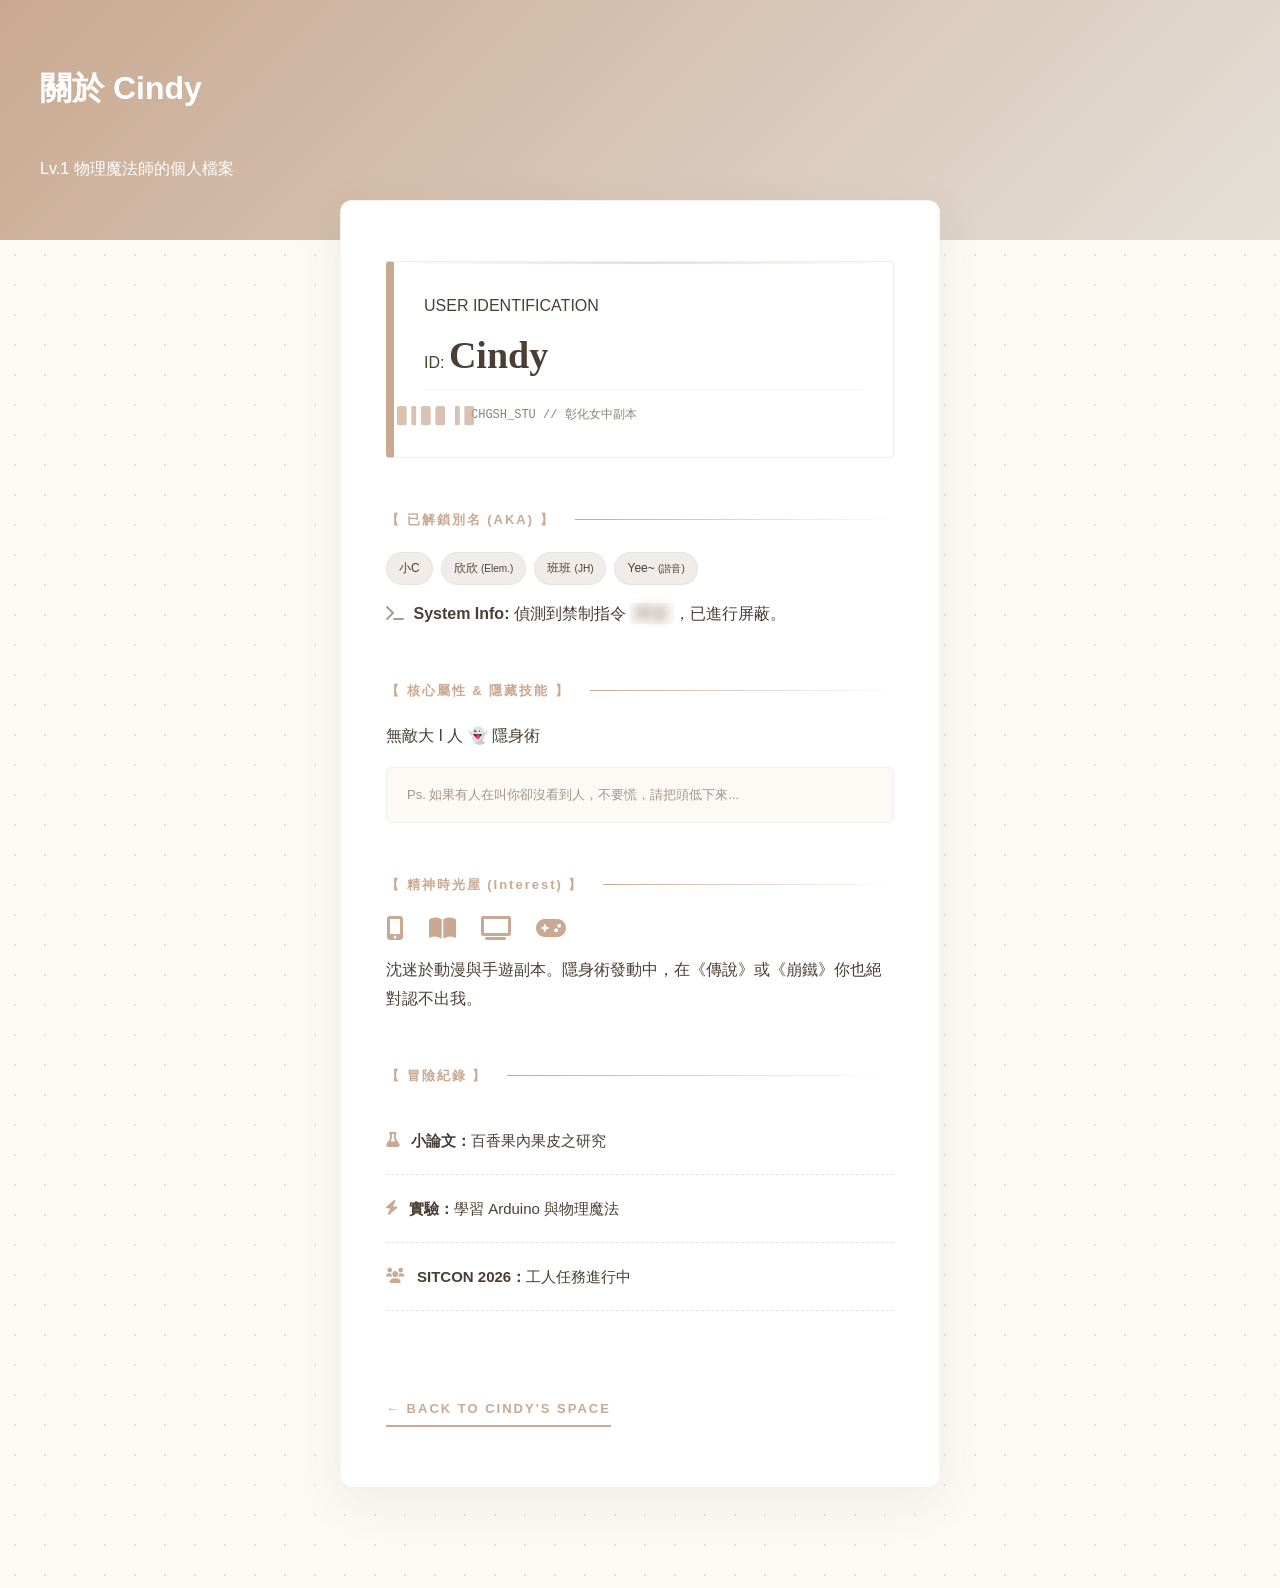
==== commit 2596d6e5: "Update about.html" ====
--- a/about.html
+++ b/about.html
@@ -25,7 +25,7 @@
             line-height: 1.8; overflow-x: hidden;
         }
 
-        /* 🏫 Header 設計 */
+        /* 🏫 Header */
         .classroom-header {
             width: 100%; height: 240px; background: var(--classroom-bg);
             background-image: url('https://www.transparenttextures.com/patterns/cubes.png'), var(--classroom-bg);
@@ -35,8 +35,8 @@
 
         .container { max-width: 600px; margin: -40px auto 100px; padding: 0 25px; position: relative; z-index: 2; }
 
-        /* ✨ 區塊浮現動畫效果 */
-        .reveal { opacity: 0; transform: translateY(20px); transition: all 0.8s cubic-bezier(0.2, 1, 0.3, 1); }
+        /* ✨ 區塊浮現動畫核心 */
+        .reveal { opacity: 0; transform: translateY(30px); transition: all 0.8s cubic-bezier(0.2, 1, 0.3, 1); }
         .reveal.active { opacity: 1; transform: translateY(0); }
 
         .player-profile {
@@ -44,7 +44,7 @@
             box-shadow: 0 15px 50px var(--shadow); border: 1px solid rgba(201, 169, 145, 0.15);
         }
 
-        /* 🪪 數位識別卡美化 */
+        /* 🪪 ID 識別卡 & 掃描線 */
         .id-card {
             background: #ffffff; padding: 30px; border: 1px solid #eee; border-left: 8px solid var(--accent-brown);
             margin-bottom: 35px; position: relative; overflow: hidden; border-radius: 4px;
@@ -57,17 +57,17 @@
         }
         @keyframes scan { 0% { top: 0; } 100% { top: 100%; } }
 
-        /* ✨ Cindy 漂亮字體 + 呼吸燈動效 */
+        /* ✨ Cindy 名字呼吸燈 */
         .id-name {
             font-family: var(--fancy-font); font-size: 38px; font-weight: bold; color: var(--text-main);
             animation: breathe 3s ease-in-out infinite; display: inline-block;
         }
         @keyframes breathe {
             0%, 100% { opacity: 1; transform: scale(1); text-shadow: 0 0 0px var(--accent-brown); }
-            50% { opacity: 0.9; transform: scale(1.02); text-shadow: 0 0 12px rgba(201, 169, 145, 0.4); }
-        }
-
-        /* ✨ 條碼拉長 + 彰女副本不換行 */
+            50% { opacity: 0.85; transform: scale(1.02); text-shadow: 0 0 10px rgba(201, 169, 145, 0.3); }
+        }
+
+        /* ✨ 條碼美化 */
         .id-location {
             font-family: var(--mono-font); font-size: 12px; color: #8e8276;
             display: flex; align-items: center; border-top: 1px solid #f5f5f5; padding-top: 15px; white-space: nowrap;
@@ -75,13 +75,14 @@
         .id-location i { font-size: 22px; transform: scaleX(3.5); margin-right: 25px; color: var(--accent-brown); opacity: 0.7; }
 
         /* 🏷️ 標籤動態 */
+        .alias-tags { display: flex; flex-wrap: wrap; gap: 8px; margin-top: 12px; }
         .tag {
             background: #f0ece9; color: var(--text-main); padding: 5px 12px; border-radius: 20px;
             font-size: 12px; border: 1px solid rgba(201, 169, 145, 0.15); transition: 0.3s; cursor: pointer;
         }
-        .tag:hover { background: var(--accent-brown); color: white; transform: translateY(-3px); }
-
-        /* ✨ 隱藏版阿宜：低調模糊處理 */
+        .tag:hover { background: var(--accent-brown); color: white; transform: translateY(-3px); box-shadow: 0 5px 15px var(--shadow); }
+
+        /* ✨ 隱藏版阿宜 (低調模糊) */
         .stealth-warning {
             color: transparent; text-shadow: 0 0 8px rgba(74, 63, 53, 0.7);
             background: rgba(201, 169, 145, 0.1); padding: 2px 6px; border-radius: 4px;
@@ -99,15 +100,19 @@
             font-size: 13px; color: #a1958b; background: #fdfaf5; padding: 15px 20px;
             border-radius: 6px; margin-top: 15px; border: 1px solid #f0efed; transition: 0.3s;
         }
-        .ps-note:hover { background: #fff; transform: translateX(5px); }
-
+        .ps-note:hover { background: #fff; transform: translateX(5px); border-color: var(--accent-brown); }
+
+        /* 🌀 圖示旋轉 */
         .interest-icons i { transition: 0.6s ease; font-size: 24px; color: var(--accent-brown); cursor: help; }
         .interest-icons i:hover { transform: rotate(360deg) scale(1.4); color: #d9534f; }
 
-        .content-list li { padding: 20px 0; border-bottom: 1px dashed #e8e4df; font-size: 15px; transition: 0.3s; }
+        .content-list li {
+            padding: 20px 0; border-bottom: 1px dashed #e8e4df; font-size: 15px;
+            display: flex; align-items: flex-start; transition: 0.3s;
+        }
         .content-list li:hover { padding-left: 10px; background: rgba(201, 169, 145, 0.05); }
 
-        /* 🔙 返回主頁按鈕 */
+        /* 🔙 返回主頁 */
         .back-btn {
             display: inline-block; margin-top: 70px; text-decoration: none;
             color: var(--accent-brown); font-size: 13px; letter-spacing: 2px;
@@ -149,7 +154,7 @@
                 </div>
                 <p class="attr-note" style="margin-top: 15px;">
                     <i class="fas fa-terminal" style="margin-right: 5px; opacity: 0.5;"></i>
-                    <b>System Info:</b> 偵測到禁制指令 <span class="stealth-warning">阿宜</span>，已進行數據屏蔽。
+                    <b>System Info:</b> 偵測到禁制指令 <span class="stealth-warning">阿宜</span>，已進行屏蔽。
                 </p>
             </div>
 
@@ -170,16 +175,16 @@
                     <i class="fas fa-gamepad"></i>
                 </div>
                 <p class="attr-note">
-                    沈迷於虛擬副本。在《傳說》或《崩鐵》中，妳認不出哪一個是我。
+                    沈迷於動漫與手遊副本。隱身術發動中，在《傳說》或《崩鐵》你也絕對認不出我。
                 </p>
             </div>
 
             <div class="achievement-section reveal">
                 <h4 class="section-subtitle">【 冒險紀錄 】</h4>
                 <ul class="content-list" style="list-style: none; padding: 0;">
-                    <li><i class="fas fa-flask" style="color: var(--accent-brown); margin-right: 10px;"></i> <b>小論文：</b>百香果內果皮之研究</li>
-                    <li><i class="fas fa-bolt" style="color: var(--accent-brown); margin-right: 10px;"></i> <b>實驗：</b>學習 Arduino 與物理魔法</li>
-                    <li><i class="fas fa-users" style="color: var(--accent-brown); margin-right: 10px;"></i> <b>SITCON 2026：</b>工人任務進行中</li>
+                    <li><i class="fas fa-flask" style="color: var(--accent-brown); margin-right: 12px; margin-top: 5px;"></i> <b>小論文：</b>百香果內果皮之研究</li>
+                    <li><i class="fas fa-bolt" style="color: var(--accent-brown); margin-right: 12px; margin-top: 5px;"></i> <b>實驗：</b>學習 Arduino 與物理魔法</li>
+                    <li><i class="fas fa-users" style="color: var(--accent-brown); margin-right: 12px; margin-top: 5px;"></i> <b>SITCON 2026：</b>工人任務進行中</li>
                 </ul>
             </div>
 
@@ -188,18 +193,20 @@
     </div>
 
     <script>
+        // 🚀 捲動浮現邏輯
         function reveal() {
             var reveals = document.querySelectorAll(".reveal");
             for (var i = 0; i < reveals.length; i++) {
                 var windowHeight = window.innerHeight;
                 var elementTop = reveals[i].getBoundingClientRect().top;
-                if (elementTop < windowHeight - 100) {
+                var elementVisible = 100;
+                if (elementTop < windowHeight - elementVisible) {
                     reveals[i].classList.add("active");
                 }
             }
         }
         window.addEventListener("scroll", reveal);
-        window.addEventListener("load", reveal);
+        window.addEventListener("load", reveal); // 初次載入也要跑一次
     </script>
 </body>
 </html>
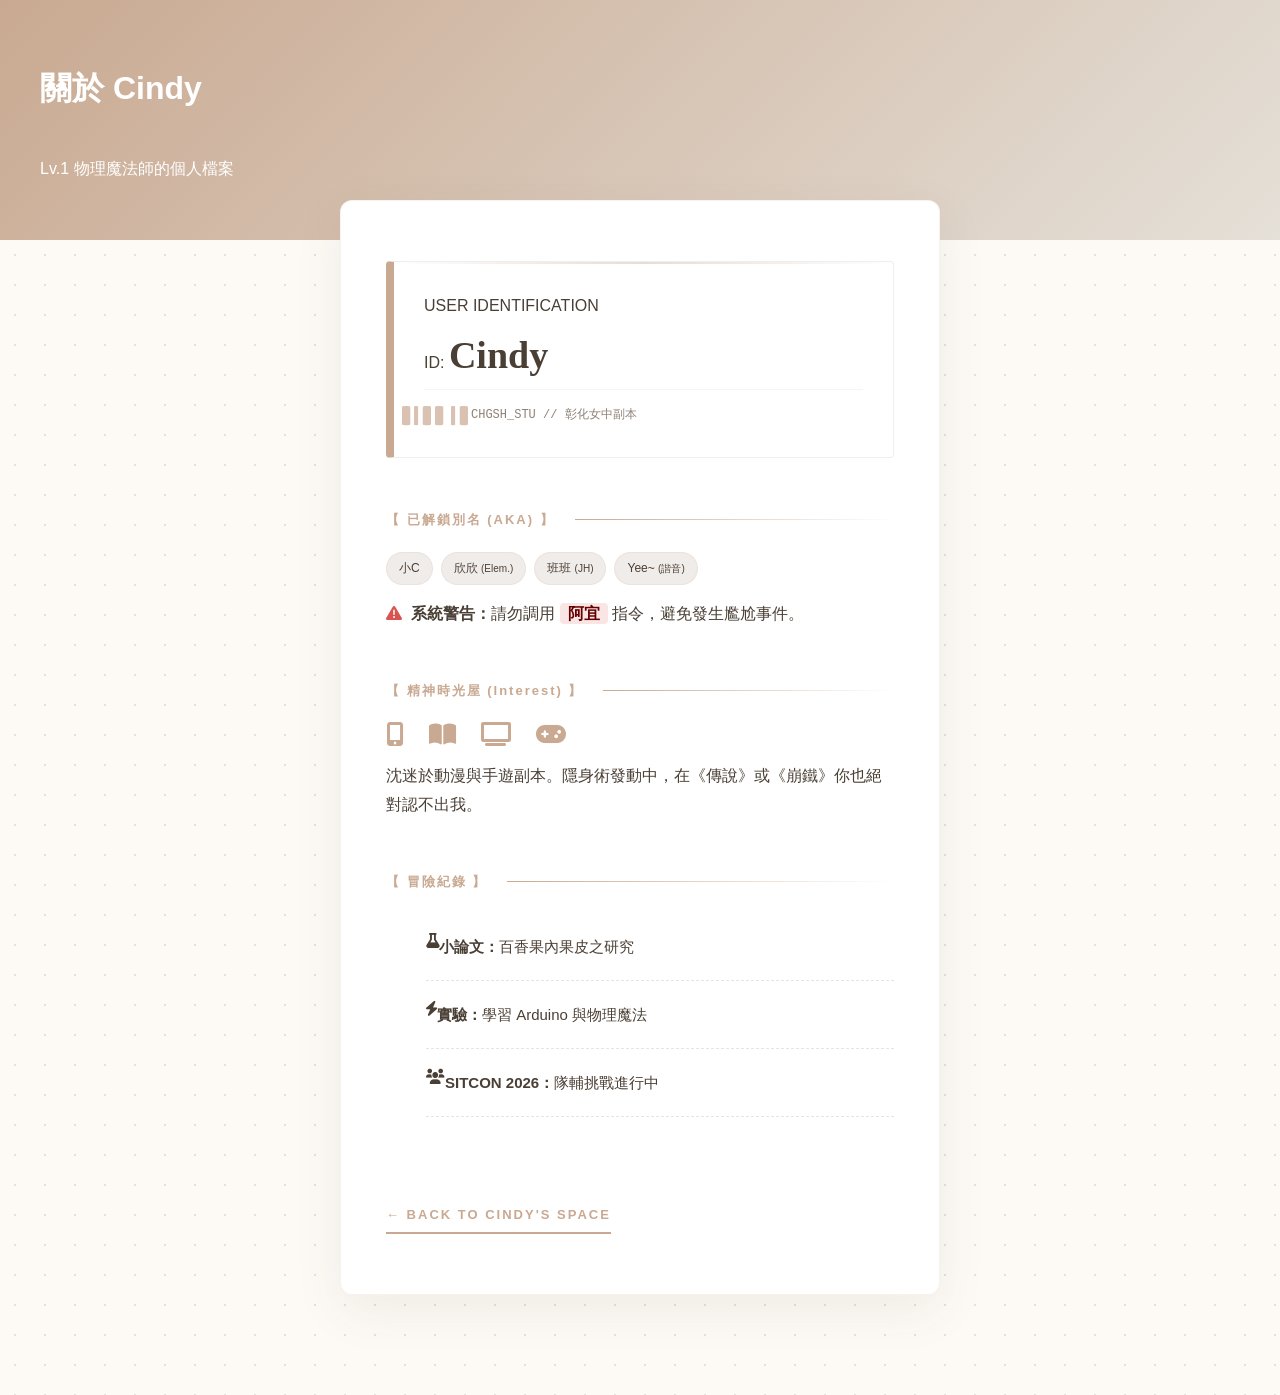
==== commit 7969900a: "Update about.html" ====
--- a/about.html
+++ b/about.html
@@ -25,7 +25,6 @@
             line-height: 1.8; overflow-x: hidden;
         }
 
-        /* 🏫 Header */
         .classroom-header {
             width: 100%; height: 240px; background: var(--classroom-bg);
             background-image: url('https://www.transparenttextures.com/patterns/cubes.png'), var(--classroom-bg);
@@ -35,8 +34,8 @@
 
         .container { max-width: 600px; margin: -40px auto 100px; padding: 0 25px; position: relative; z-index: 2; }
 
-        /* ✨ 區塊浮現動畫核心 */
-        .reveal { opacity: 0; transform: translateY(30px); transition: all 0.8s cubic-bezier(0.2, 1, 0.3, 1); }
+        /* ✨ 1. 區塊浮現動畫 */
+        .reveal { opacity: 0; transform: translateY(20px); transition: all 0.8s cubic-bezier(0.2, 1, 0.3, 1); }
         .reveal.active { opacity: 1; transform: translateY(0); }
 
         .player-profile {
@@ -44,7 +43,7 @@
             box-shadow: 0 15px 50px var(--shadow); border: 1px solid rgba(201, 169, 145, 0.15);
         }
 
-        /* 🪪 ID 識別卡 & 掃描線 */
+        /* 🪪 ID 識別卡 */
         .id-card {
             background: #ffffff; padding: 30px; border: 1px solid #eee; border-left: 8px solid var(--accent-brown);
             margin-bottom: 35px; position: relative; overflow: hidden; border-radius: 4px;
@@ -57,38 +56,31 @@
         }
         @keyframes scan { 0% { top: 0; } 100% { top: 100%; } }
 
-        /* ✨ Cindy 名字呼吸燈 */
+        /* ✨ 2. Cindy 名字呼吸燈效果 */
         .id-name {
             font-family: var(--fancy-font); font-size: 38px; font-weight: bold; color: var(--text-main);
             animation: breathe 3s ease-in-out infinite; display: inline-block;
         }
         @keyframes breathe {
             0%, 100% { opacity: 1; transform: scale(1); text-shadow: 0 0 0px var(--accent-brown); }
-            50% { opacity: 0.85; transform: scale(1.02); text-shadow: 0 0 10px rgba(201, 169, 145, 0.3); }
+            50% { opacity: 0.9; transform: scale(1.02); text-shadow: 0 0 12px rgba(201, 169, 145, 0.4); }
         }
 
-        /* ✨ 條碼美化 */
         .id-location {
             font-family: var(--mono-font); font-size: 12px; color: #8e8276;
             display: flex; align-items: center; border-top: 1px solid #f5f5f5; padding-top: 15px; white-space: nowrap;
         }
-        .id-location i { font-size: 22px; transform: scaleX(3.5); margin-right: 25px; color: var(--accent-brown); opacity: 0.7; }
 
-        /* 🏷️ 標籤動態 */
+        /* ✨ 3. 強化條碼視覺感 */
+        .id-location i { font-size: 22px; transform: scaleX(3); margin-right: 25px; color: var(--accent-brown); opacity: 0.7; }
+
+        /* 🏷️ 別名標籤動效 */
         .alias-tags { display: flex; flex-wrap: wrap; gap: 8px; margin-top: 12px; }
         .tag {
             background: #f0ece9; color: var(--text-main); padding: 5px 12px; border-radius: 20px;
             font-size: 12px; border: 1px solid rgba(201, 169, 145, 0.15); transition: 0.3s; cursor: pointer;
         }
-        .tag:hover { background: var(--accent-brown); color: white; transform: translateY(-3px); box-shadow: 0 5px 15px var(--shadow); }
-
-        /* ✨ 隱藏版阿宜 (低調模糊) */
-        .stealth-warning {
-            color: transparent; text-shadow: 0 0 8px rgba(74, 63, 53, 0.7);
-            background: rgba(201, 169, 145, 0.1); padding: 2px 6px; border-radius: 4px;
-            cursor: help; transition: all 0.5s ease; user-select: none;
-        }
-        .stealth-warning:hover { color: rgba(74, 63, 53, 0.6); text-shadow: none; background: rgba(201, 169, 145, 0.2); }
+        .tag:hover { background: var(--accent-brown); color: white; transform: translateY(-3px); box-shadow: 0 4px 10px rgba(0,0,0,0.1); }
 
         .section-subtitle {
             font-size: 13px; color: var(--accent-brown); margin: 50px 0 20px;
@@ -96,11 +88,14 @@
         }
         .section-subtitle::after { content: ""; flex: 1; height: 1px; background: linear-gradient(to right, var(--accent-brown), transparent); margin-left: 20px; }
 
+        /* ⚠️ 強化阿宜警告顏色 */
+        .warning-text { color: #660000; font-weight: bold; background: rgba(217, 83, 79, 0.15); padding: 2px 8px; border-radius: 4px; }
+
         .ps-note {
             font-size: 13px; color: #a1958b; background: #fdfaf5; padding: 15px 20px;
             border-radius: 6px; margin-top: 15px; border: 1px solid #f0efed; transition: 0.3s;
         }
-        .ps-note:hover { background: #fff; transform: translateX(5px); border-color: var(--accent-brown); }
+        .ps-note:hover { background: #fff; border-color: var(--accent-brown); transform: translateX(5px); }
 
         /* 🌀 圖示旋轉 */
         .interest-icons i { transition: 0.6s ease; font-size: 24px; color: var(--accent-brown); cursor: help; }
@@ -112,11 +107,12 @@
         }
         .content-list li:hover { padding-left: 10px; background: rgba(201, 169, 145, 0.05); }
 
-        /* 🔙 返回主頁 */
+        /* 🔙 返回鍵動態：確保回到 index.html */
         .back-btn {
             display: inline-block; margin-top: 70px; text-decoration: none;
             color: var(--accent-brown); font-size: 13px; letter-spacing: 2px;
-            border-bottom: 2px solid var(--accent-brown); padding-bottom: 5px; transition: 0.3s; font-weight: bold;
+            border-bottom: 2px solid var(--accent-brown); padding-bottom: 5px; transition: 0.3s;
+            font-weight: bold;
         }
         .back-btn:hover { letter-spacing: 5px; color: #4a3f35; transform: translateX(-10px); }
     </style>
@@ -153,17 +149,9 @@
                     <span class="tag">Yee~ <small>(諧音)</small></span>
                 </div>
                 <p class="attr-note" style="margin-top: 15px;">
-                    <i class="fas fa-terminal" style="margin-right: 5px; opacity: 0.5;"></i>
-                    <b>System Info:</b> 偵測到禁制指令 <span class="stealth-warning">阿宜</span>，已進行屏蔽。
+                    <i class="fas fa-exclamation-triangle" style="color: #d9534f; margin-right: 5px;"></i>
+                    <b>系統警告：</b>請勿調用 <span class="warning-text">阿宜</span> 指令，避免發生尷尬事件。
                 </p>
-            </div>
-
-            <div class="attr-box reveal">
-                <h4 class="section-subtitle">【 核心屬性 & 隱藏技能 】</h4>
-                <p class="attr-text">無敵大 I 人 👻 隱身術</p>
-                <div class="ps-note">
-                    Ps. 如果有人在叫你卻沒看到人，不要慌，請把頭低下來...
-                </div>
             </div>
 
             <div class="attr-box reveal">
@@ -181,10 +169,10 @@
 
             <div class="achievement-section reveal">
                 <h4 class="section-subtitle">【 冒險紀錄 】</h4>
-                <ul class="content-list" style="list-style: none; padding: 0;">
-                    <li><i class="fas fa-flask" style="color: var(--accent-brown); margin-right: 12px; margin-top: 5px;"></i> <b>小論文：</b>百香果內果皮之研究</li>
-                    <li><i class="fas fa-bolt" style="color: var(--accent-brown); margin-right: 12px; margin-top: 5px;"></i> <b>實驗：</b>學習 Arduino 與物理魔法</li>
-                    <li><i class="fas fa-users" style="color: var(--accent-brown); margin-right: 12px; margin-top: 5px;"></i> <b>SITCON 2026：</b>工人任務進行中</li>
+                <ul class="content-list">
+                    <li><i class="fas fa-flask"></i> <span><b>小論文：</b>百香果內果皮之研究</span></li>
+                    <li><i class="fas fa-bolt"></i> <span><b>實驗：</b>學習 Arduino 與物理魔法</span></li>
+                    <li><i class="fas fa-users"></i> <span><b>SITCON 2026：</b>隊輔挑戰進行中</span></li>
                 </ul>
             </div>
 
@@ -193,7 +181,6 @@
     </div>
 
     <script>
-        // 🚀 捲動浮現邏輯
         function reveal() {
             var reveals = document.querySelectorAll(".reveal");
             for (var i = 0; i < reveals.length; i++) {
@@ -206,7 +193,7 @@
             }
         }
         window.addEventListener("scroll", reveal);
-        window.addEventListener("load", reveal); // 初次載入也要跑一次
+        window.addEventListener("load", reveal);
     </script>
 </body>
 </html>
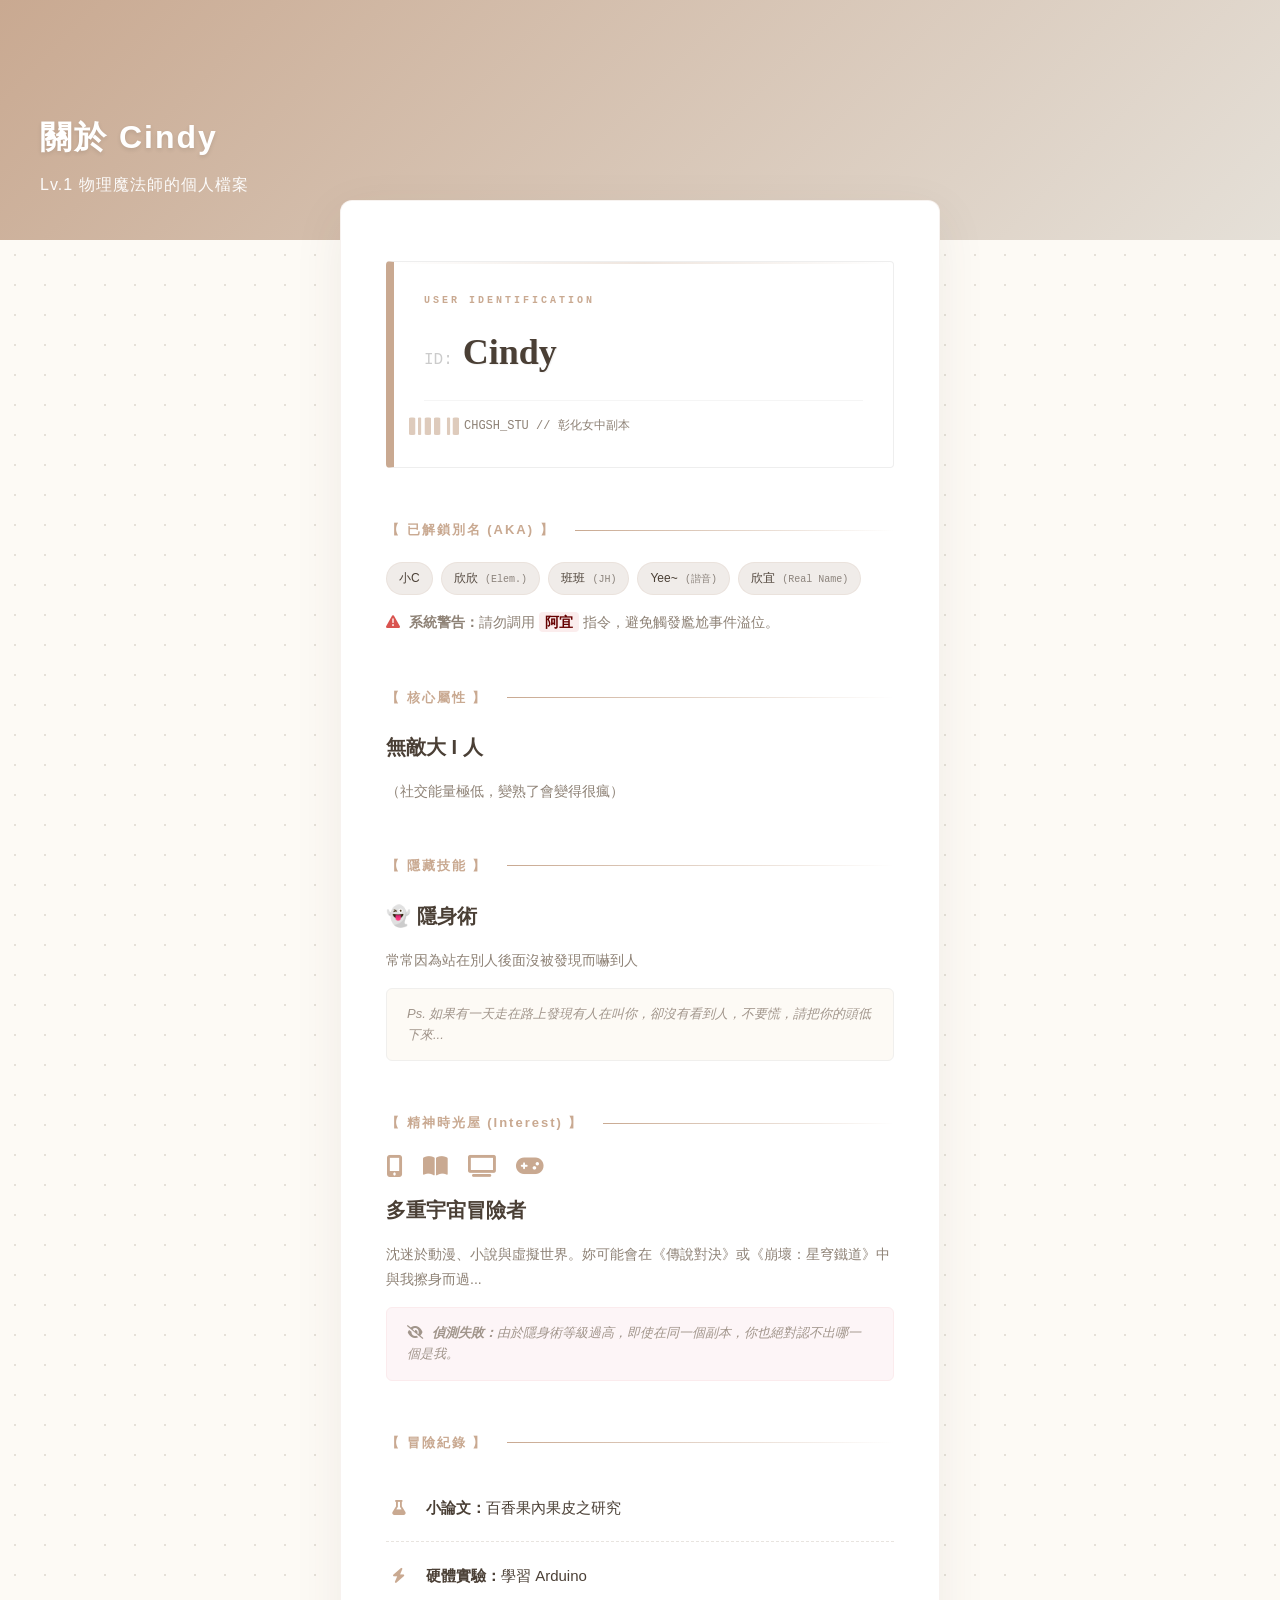
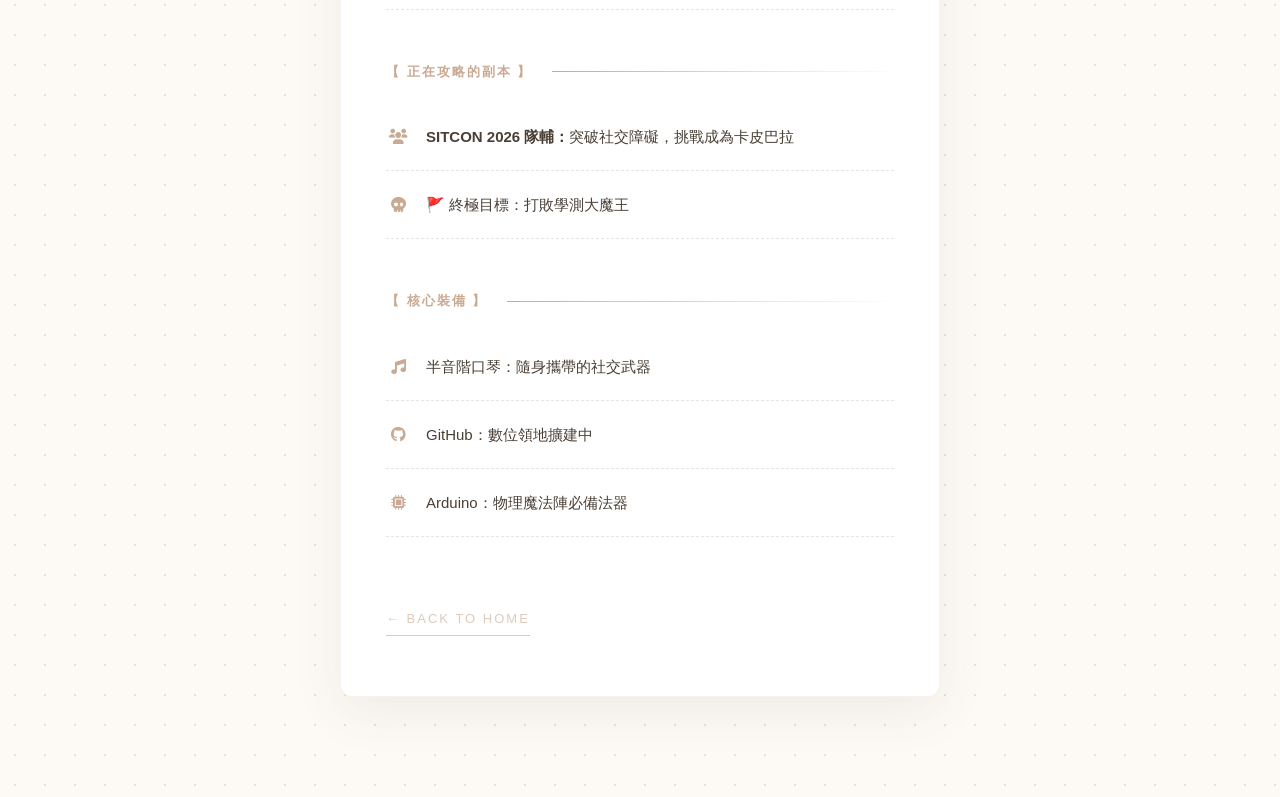
==== commit 9f451341: "Update SITCON 2026 description in about.html" ====
--- a/about.html
+++ b/about.html
@@ -13,16 +13,20 @@
             --accent-brown: #c9a991;
             --shadow: rgba(74, 63, 53, 0.08);
             --classroom-bg: linear-gradient(135deg, #c9a991 0%, #e5e0d8 100%);
-            --mono-font: 'Consolas', 'Courier New', monospace;
-            --fancy-font: 'STKaiti', '華文楷體', 'DFKai-SB', '標楷體', serif;
+            /* 🎨 字體設定：新增漂亮的中文字體與強化數位字體 */
+            --mono-font: 'Consolas', 'Courier New', monospace; /* 更工整的等寬字體 */
+            --fancy-font: 'STKaiti', '華文楷體', 'DFKai-SB', '標楷體', serif; /* 漂亮的書寫感字體 */
         }
 
         body {
             font-family: 'PingFang TC', 'Microsoft JhengHei', sans-serif;
-            margin: 0; background: var(--bg-color);
+            margin: 0;
+            background: var(--bg-color);
             background-image: radial-gradient(#e5e0d8 1.2px, transparent 1.2px);
-            background-size: 30px 30px; color: var(--text-main);
-            line-height: 1.8; overflow-x: hidden;
+            background-size: 30px 30px;
+            color: var(--text-main);
+            line-height: 1.8;
+            overflow-x: hidden;
         }
 
         .classroom-header {
@@ -32,18 +36,20 @@
             padding: 40px; box-sizing: border-box; color: white; position: relative;
         }
 
+        .classroom-header h1 { margin: 0; font-size: 32px; letter-spacing: 2px; text-shadow: 0 2px 4px rgba(0,0,0,0.1); }
+        .classroom-header p { margin: 5px 0 0; font-size: 16px; opacity: 0.95; letter-spacing: 1px; }
+
         .container { max-width: 600px; margin: -40px auto 100px; padding: 0 25px; position: relative; z-index: 2; }
-
-        /* ✨ 1. 區塊浮現動畫 */
-        .reveal { opacity: 0; transform: translateY(20px); transition: all 0.8s cubic-bezier(0.2, 1, 0.3, 1); }
-        .reveal.active { opacity: 1; transform: translateY(0); }
 
         .player-profile {
             background: var(--paper-color); border-radius: 12px; padding: 60px 45px;
             box-shadow: 0 15px 50px var(--shadow); border: 1px solid rgba(201, 169, 145, 0.15);
-        }
-
-        /* 🪪 ID 識別卡 */
+            opacity: 0; transform: translateY(30px); transition: all 1s ease-out;
+        }
+
+        .player-profile.is-visible { opacity: 1; transform: translateY(0); }
+
+        /* 🪪 數位 ID 識別卡：優化版 */
         .id-card {
             background: #ffffff; padding: 30px; border: 1px solid #eee; border-left: 8px solid var(--accent-brown);
             margin-bottom: 35px; position: relative; overflow: hidden; border-radius: 4px;
@@ -52,35 +58,31 @@
         .id-scanner-line {
             position: absolute; top: 0; left: 0; width: 100%; height: 2px;
             background: linear-gradient(to right, transparent, var(--accent-brown), transparent);
-            opacity: 0.4; animation: scan 3s linear infinite;
-        }
+            opacity: 0.3; animation: scan 3s linear infinite;
+        }
+
         @keyframes scan { 0% { top: 0; } 100% { top: 100%; } }
 
-        /* ✨ 2. Cindy 名字呼吸燈效果 */
-        .id-name {
-            font-family: var(--fancy-font); font-size: 38px; font-weight: bold; color: var(--text-main);
-            animation: breathe 3s ease-in-out infinite; display: inline-block;
-        }
-        @keyframes breathe {
-            0%, 100% { opacity: 1; transform: scale(1); text-shadow: 0 0 0px var(--accent-brown); }
-            50% { opacity: 0.9; transform: scale(1.02); text-shadow: 0 0 12px rgba(201, 169, 145, 0.4); }
-        }
+        .id-label { font-family: var(--mono-font); font-size: 10px; letter-spacing: 3px; color: var(--accent-brown); font-weight: bold; margin-bottom: 10px; }
+        
+        .id-main { display: flex; align-items: baseline; gap: 10px; margin-bottom: 15px; }
+        .id-prefix { font-family: var(--mono-font); font-size: 16px; color: #ccc; }
+        
+        /* ✨ 1. Cindy 字體美化：使用更有設計感的書寫字體 */
+        .id-name { font-family: var(--fancy-font); font-size: 36px; font-weight: bold; color: var(--text-main); text-shadow: 1px 1px 1px rgba(0,0,0,0.05); }
 
         .id-location {
             font-family: var(--mono-font); font-size: 12px; color: #8e8276;
-            display: flex; align-items: center; border-top: 1px solid #f5f5f5; padding-top: 15px; white-space: nowrap;
-        }
-
-        /* ✨ 3. 強化條碼視覺感 */
-        .id-location i { font-size: 22px; transform: scaleX(3); margin-right: 25px; color: var(--accent-brown); opacity: 0.7; }
-
-        /* 🏷️ 別名標籤動效 */
+            display: flex; align-items: center; border-top: 1px solid #f5f5f5; padding-top: 15px;
+            white-space: nowrap; /* ✨ 2. 防止「彰女副本」換行 */
+        }
+
+        /* ✨ 3. 條碼美化：圖示拉長，營造出真正的條碼感 */
+        .id-location i { font-size: 20px; /* 變高 */ transform: scaleX(2.5); /* 變寬 */ margin-right: 20px; color: var(--accent-brown); opacity: 0.6; }
+
         .alias-tags { display: flex; flex-wrap: wrap; gap: 8px; margin-top: 12px; }
-        .tag {
-            background: #f0ece9; color: var(--text-main); padding: 5px 12px; border-radius: 20px;
-            font-size: 12px; border: 1px solid rgba(201, 169, 145, 0.15); transition: 0.3s; cursor: pointer;
-        }
-        .tag:hover { background: var(--accent-brown); color: white; transform: translateY(-3px); box-shadow: 0 4px 10px rgba(0,0,0,0.1); }
+        .tag { background: #f0ece9; color: var(--text-main); padding: 5px 12px; border-radius: 20px; font-size: 12px; border: 1px solid rgba(201, 169, 145, 0.15); }
+        .tag small { opacity: 0.6; font-size: 10px; margin-left: 4px; font-family: var(--mono-font); }
 
         .section-subtitle {
             font-size: 13px; color: var(--accent-brown); margin: 50px 0 20px;
@@ -88,33 +90,28 @@
         }
         .section-subtitle::after { content: ""; flex: 1; height: 1px; background: linear-gradient(to right, var(--accent-brown), transparent); margin-left: 20px; }
 
-        /* ⚠️ 強化阿宜警告顏色 */
-        .warning-text { color: #660000; font-weight: bold; background: rgba(217, 83, 79, 0.15); padding: 2px 8px; border-radius: 4px; }
+        .attr-box { margin-bottom: 30px; }
+        .attr-text { font-size: 20px; font-weight: 600; margin: 5px 0; }
+        .attr-note { font-size: 14px; color: #8e8276; }
 
         .ps-note {
             font-size: 13px; color: #a1958b; background: #fdfaf5; padding: 15px 20px;
-            border-radius: 6px; margin-top: 15px; border: 1px solid #f0efed; transition: 0.3s;
-        }
-        .ps-note:hover { background: #fff; border-color: var(--accent-brown); transform: translateX(5px); }
-
-        /* 🌀 圖示旋轉 */
-        .interest-icons i { transition: 0.6s ease; font-size: 24px; color: var(--accent-brown); cursor: help; }
-        .interest-icons i:hover { transform: rotate(360deg) scale(1.4); color: #d9534f; }
-
-        .content-list li {
-            padding: 20px 0; border-bottom: 1px dashed #e8e4df; font-size: 15px;
-            display: flex; align-items: flex-start; transition: 0.3s;
-        }
-        .content-list li:hover { padding-left: 10px; background: rgba(201, 169, 145, 0.05); }
-
-        /* 🔙 返回鍵動態：確保回到 index.html */
+            border-radius: 6px; margin-top: 15px; border: 1px solid #f0efed; font-style: italic; line-height: 1.6;
+        }
+
+        .interest-icons { display: flex; gap: 20px; margin: 15px 0; font-size: 22px; color: var(--accent-brown); }
+
+        .content-list { list-style: none; padding: 0; margin: 0; }
+        .content-list li { padding: 20px 0; border-bottom: 1px dashed #e8e4df; font-size: 15px; display: flex; align-items: flex-start; }
+        .content-list i { margin-top: 6px; margin-right: 15px; color: var(--accent-brown); font-size: 15px; width: 25px; text-align: center; }
+
         .back-btn {
             display: inline-block; margin-top: 70px; text-decoration: none;
             color: var(--accent-brown); font-size: 13px; letter-spacing: 2px;
-            border-bottom: 2px solid var(--accent-brown); padding-bottom: 5px; transition: 0.3s;
-            font-weight: bold;
-        }
-        .back-btn:hover { letter-spacing: 5px; color: #4a3f35; transform: translateX(-10px); }
+            border-bottom: 1px solid var(--accent-brown); padding-bottom: 5px;
+            transition: 0.3s; opacity: 0.6;
+        }
+        .back-btn:hover { opacity: 1; transform: translateX(-10px); }
     </style>
 </head>
 <body>
@@ -125,75 +122,105 @@
     </div>
 
     <div class="container">
-        <div class="player-profile">
+        <div class="player-profile" id="profileCard">
             
-            <div class="id-card reveal">
+            <div class="id-card">
                 <div class="id-scanner-line"></div>
-                <div class="id-label">USER IDENTIFICATION</div>
-                <div class="id-main">
-                    <span class="id-prefix">ID:</span>
-                    <span class="id-name">Cindy</span>
-                </div>
-                <div class="id-location">
-                    <i class="fas fa-barcode"></i>
-                    CHGSH_STU // 彰化女中副本
-                </div>
-            </div>
-
-            <div class="attr-box reveal">
+                <div class="id-content">
+                    <div class="id-label">USER IDENTIFICATION</div>
+                    <div class="id-main">
+                        <span class="id-prefix">ID:</span>
+                        <span class="id-name">Cindy</span>
+                    </div>
+                    <div class="id-location">
+                        <i class="fas fa-barcode"></i>
+                        CHGSH_STU // 彰化女中副本
+                    </div>
+                </div>
+            </div>
+
+            <div class="attr-box">
                 <h4 class="section-subtitle">【 已解鎖別名 (AKA) 】</h4>
                 <div class="alias-tags">
                     <span class="tag">小C</span>
                     <span class="tag">欣欣 <small>(Elem.)</small></span>
                     <span class="tag">班班 <small>(JH)</small></span>
                     <span class="tag">Yee~ <small>(諧音)</small></span>
+                    <span class="tag">欣宜 <small>(Real Name)</small></span>
                 </div>
                 <p class="attr-note" style="margin-top: 15px;">
                     <i class="fas fa-exclamation-triangle" style="color: #d9534f; margin-right: 5px;"></i>
-                    <b>系統警告：</b>請勿調用 <span class="warning-text">阿宜</span> 指令，避免發生尷尬事件。
+                    <b>系統警告：</b>請勿調用 <b style="color: #660000; font-weight: bold; background: rgba(217, 83, 79, 0.1); padding: 2px 6px; border-radius: 4px;">阿宜</b> 指令，避免觸發尷尬事件溢位。
                 </p>
             </div>
 
-            <div class="attr-box reveal">
+            <div class="attr-box">
+                <h4 class="section-subtitle">【 核心屬性 】</h4>
+                <p class="attr-text">無敵大 I 人</p>
+                <p class="attr-note">（社交能量極低，變熟了會變得很瘋）</p>
+            </div>
+
+            <div class="attr-box">
+                <h4 class="section-subtitle">【 隱藏技能 】</h4>
+                <p class="attr-text">👻 隱身術</p>
+                <p class="attr-note">常常因為站在別人後面沒被發現而嚇到人</p>
+                <div class="ps-note">
+                    Ps. 如果有一天走在路上發現有人在叫你，卻沒有看到人，不要慌，請把你的頭低下來...
+                </div>
+            </div>
+
+            <div class="attr-box">
                 <h4 class="section-subtitle">【 精神時光屋 (Interest) 】</h4>
-                <div class="interest-icons" style="display: flex; gap: 25px; margin-bottom: 10px;">
+                <div class="interest-icons">
                     <i class="fas fa-mobile-alt"></i>
                     <i class="fas fa-book-open"></i>
                     <i class="fas fa-tv"></i>
                     <i class="fas fa-gamepad"></i>
                 </div>
+                <p class="attr-text">多重宇宙冒險者</p>
                 <p class="attr-note">
-                    沈迷於動漫與手遊副本。隱身術發動中，在《傳說》或《崩鐵》你也絕對認不出我。
+                    沈迷於動漫、小說與虛擬世界。妳可能會在《傳說對決》或《崩壞：星穹鐵道》中與我擦身而過...
                 </p>
-            </div>
-
-            <div class="achievement-section reveal">
+                <div class="ps-note" style="background: #fdf5f7; border-color: #fbebed;">
+                    <i class="fas fa-eye-slash" style="margin-right: 5px;"></i>
+                    <b>偵測失敗：</b>由於隱身術等級過高，即使在同一個副本，你也絕對認不出哪一個是我。
+                </div>
+            </div>
+
+            <div class="achievement-section">
                 <h4 class="section-subtitle">【 冒險紀錄 】</h4>
                 <ul class="content-list">
                     <li><i class="fas fa-flask"></i> <span><b>小論文：</b>百香果內果皮之研究</span></li>
-                    <li><i class="fas fa-bolt"></i> <span><b>實驗：</b>學習 Arduino 與物理魔法</span></li>
-                    <li><i class="fas fa-users"></i> <span><b>SITCON 2026：</b>隊輔挑戰進行中</span></li>
+                    <li><i class="fas fa-bolt"></i> <span><b>硬體實驗：</b>學習 Arduino</span></li>
                 </ul>
             </div>
 
-            <a href="index.html" class="back-btn reveal">← BACK TO CINDY'S SPACE</a>
+            <div class="quest-section">
+                <h4 class="section-subtitle">【 正在攻略的副本 】</h4>
+                <ul class="content-list">
+                    <li><i class="fas fa-users"></i> <span><b>SITCON 2026 隊輔：</b>突破社交障礙，挑戰成為卡皮巴拉</span></li>
+                    <li><i class="fas fa-skull"></i> 🚩 終極目標：打敗學測大魔王</li>
+                </ul>
+            </div>
+
+            <div class="equipment-section">
+                <h4 class="section-subtitle">【 核心裝備 】</h4>
+                <ul class="content-list">
+                    <li><i class="fas fa-music"></i> 半音階口琴：隨身攜帶的社交武器</li>
+                    <li><i class="fab fa-github"></i> GitHub：數位領地擴建中</li>
+                    <li><i class="fas fa-microchip"></i> Arduino：物理魔法陣必備法器</li>
+                </ul>
+            </div>
+
+            <a href="index.html" class="back-btn">← BACK TO HOME</a>
         </div>
     </div>
 
     <script>
-        function reveal() {
-            var reveals = document.querySelectorAll(".reveal");
-            for (var i = 0; i < reveals.length; i++) {
-                var windowHeight = window.innerHeight;
-                var elementTop = reveals[i].getBoundingClientRect().top;
-                var elementVisible = 100;
-                if (elementTop < windowHeight - elementVisible) {
-                    reveals[i].classList.add("active");
-                }
-            }
-        }
-        window.addEventListener("scroll", reveal);
-        window.addEventListener("load", reveal);
+        const card = document.getElementById('profileCard');
+        window.addEventListener('load', () => {
+            setTimeout(() => { card.classList.add('is-visible'); }, 300);
+        });
     </script>
 </body>
 </html>
